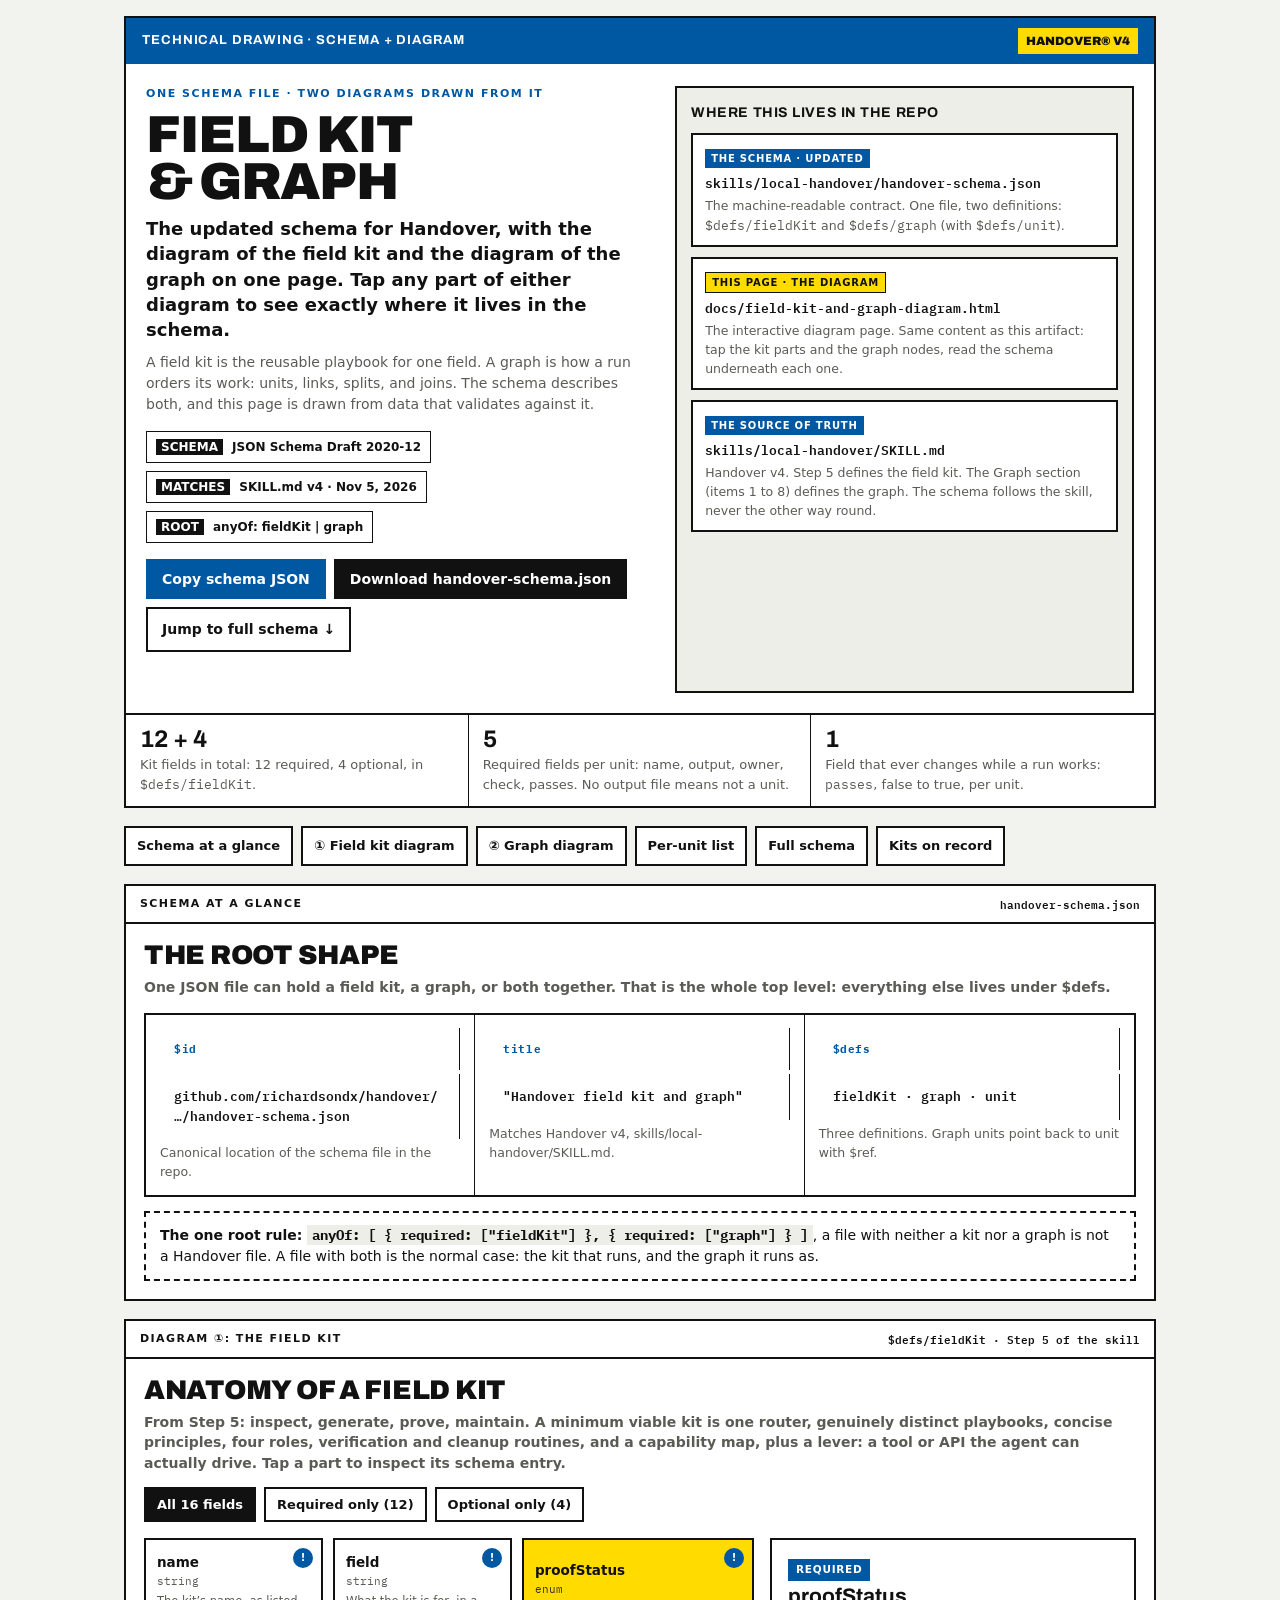
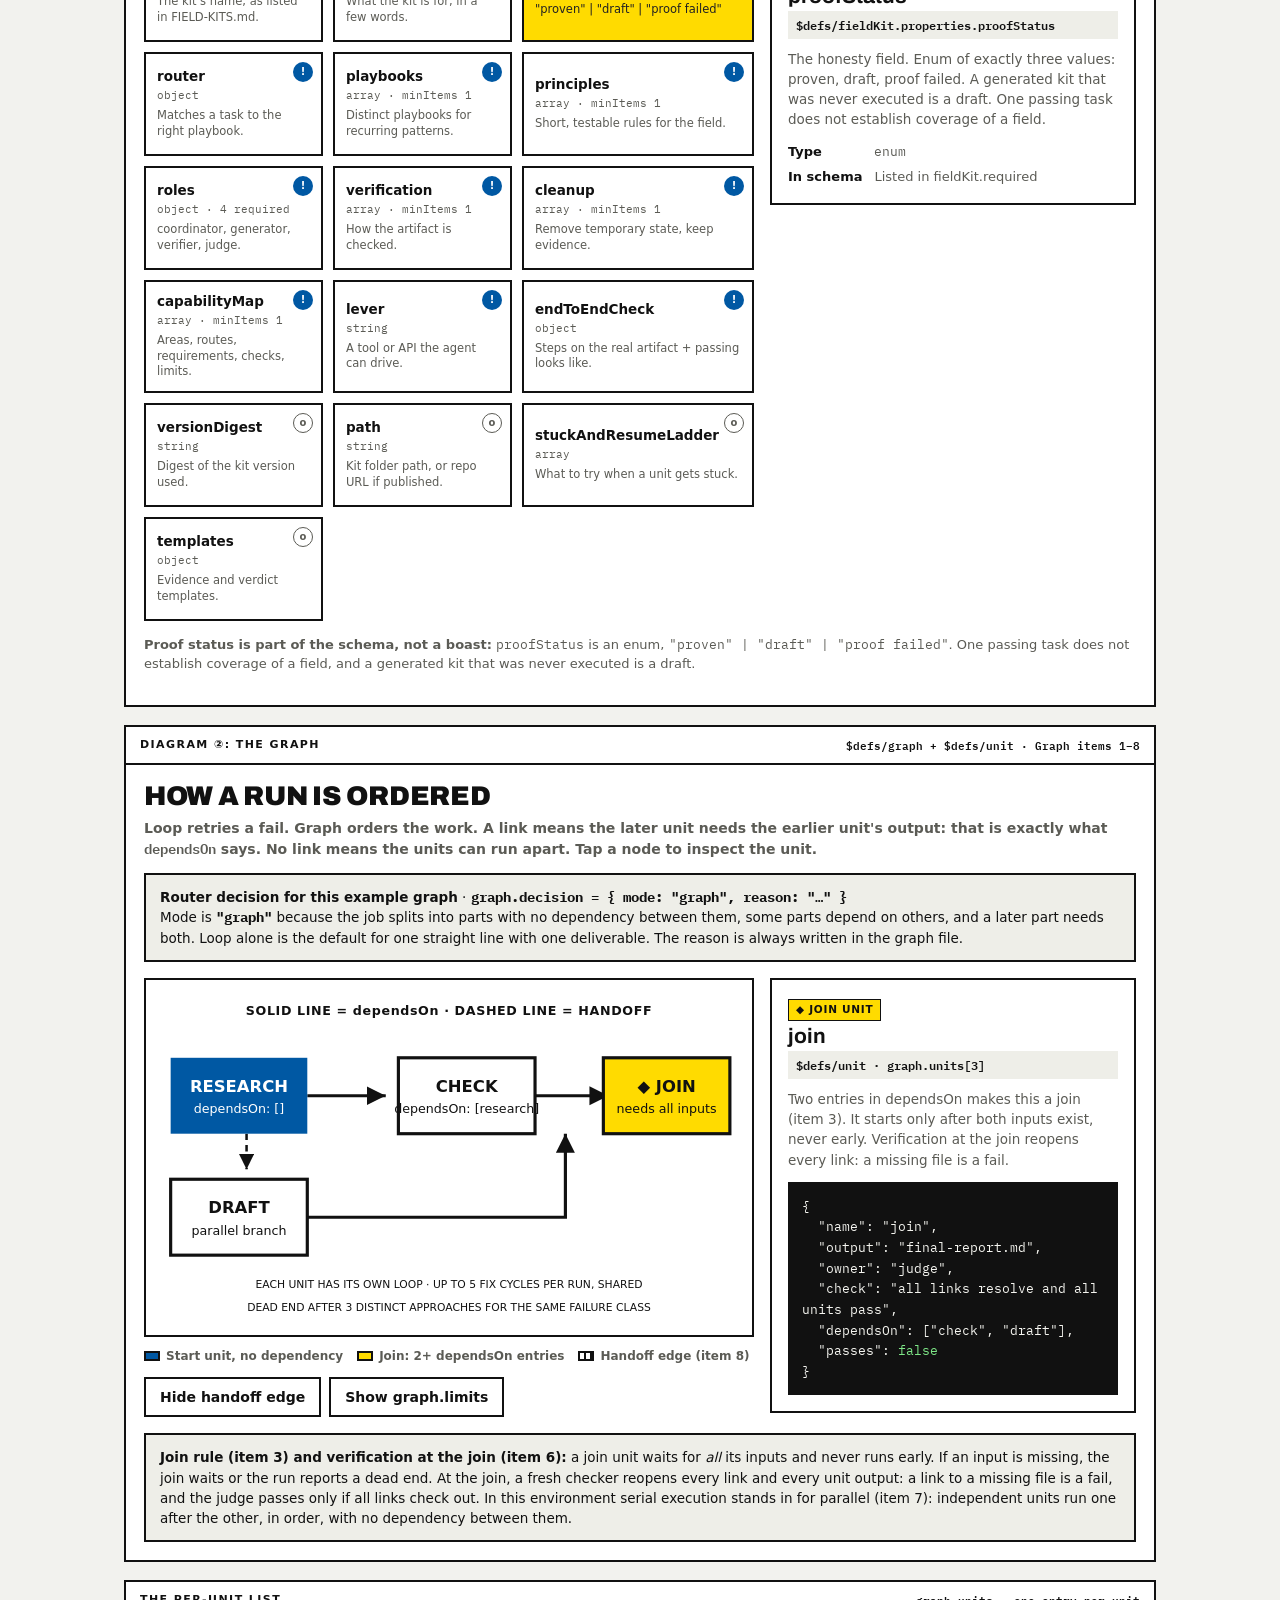
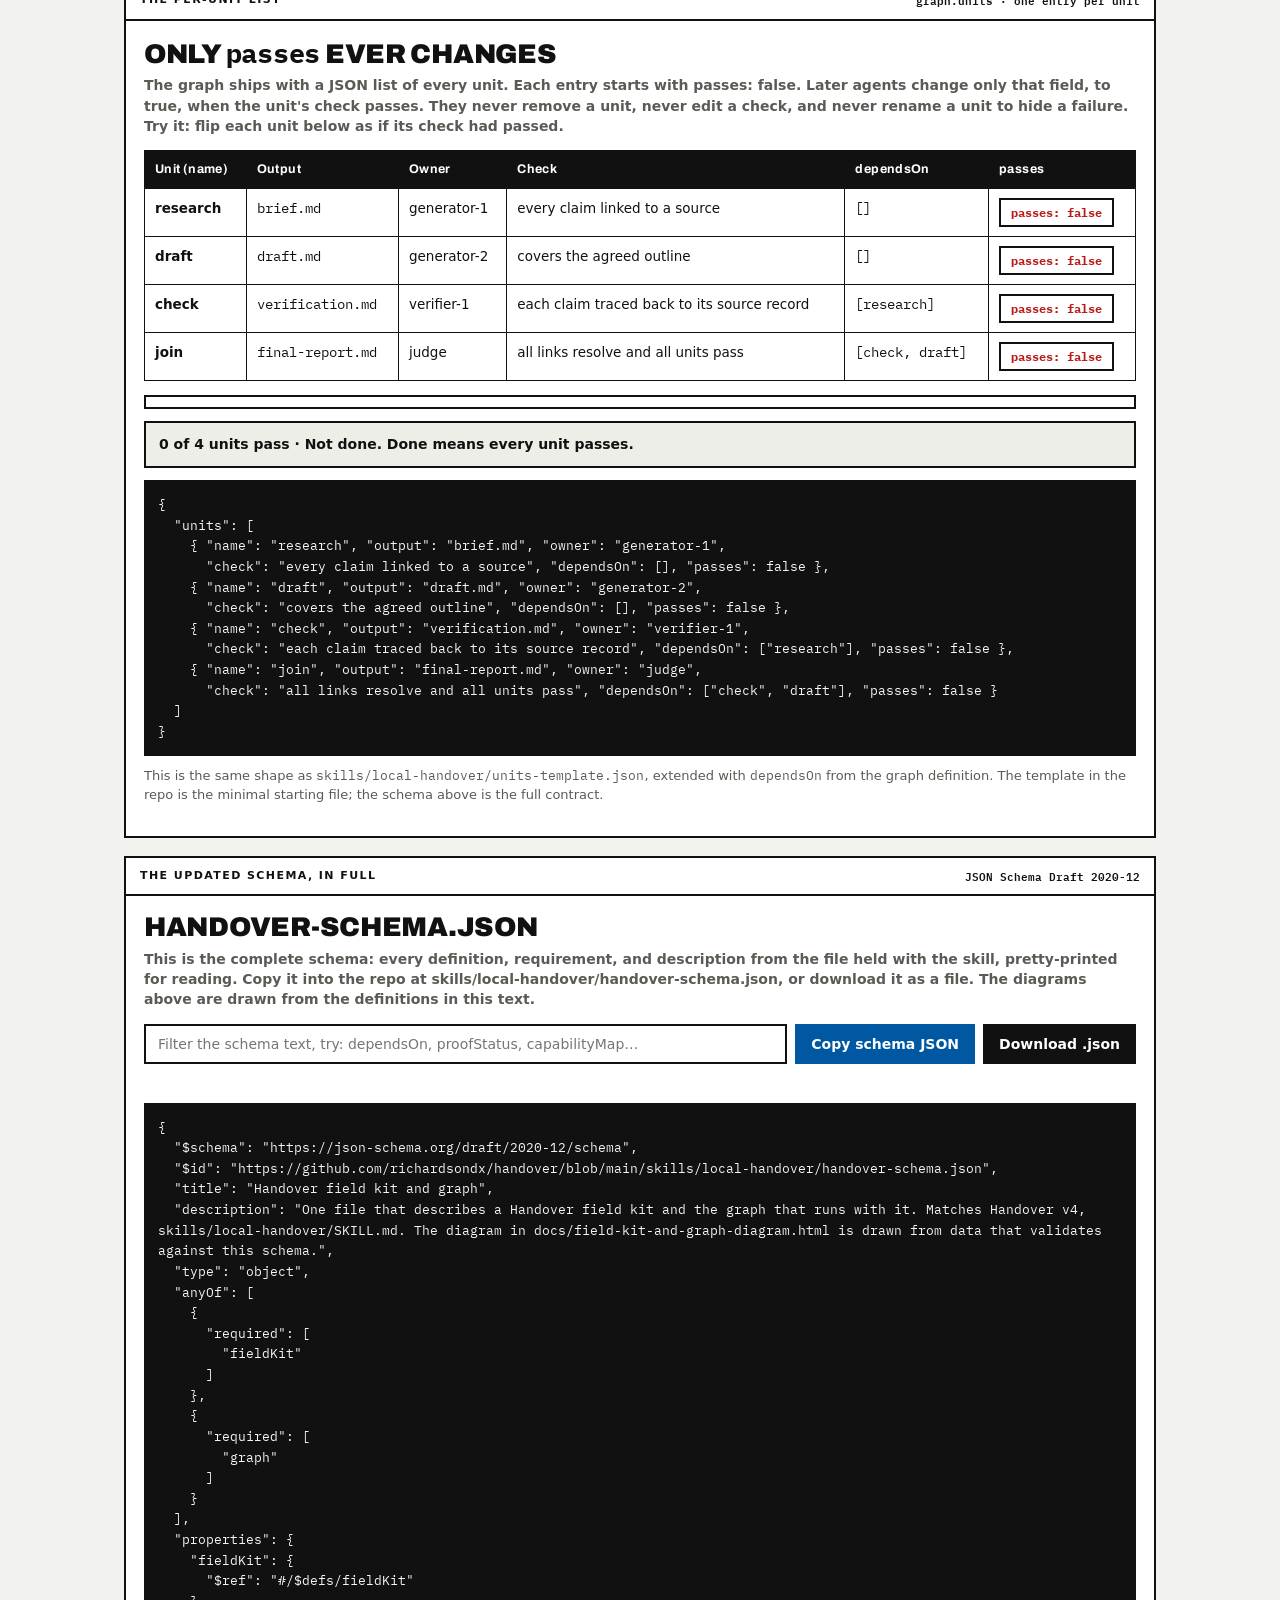
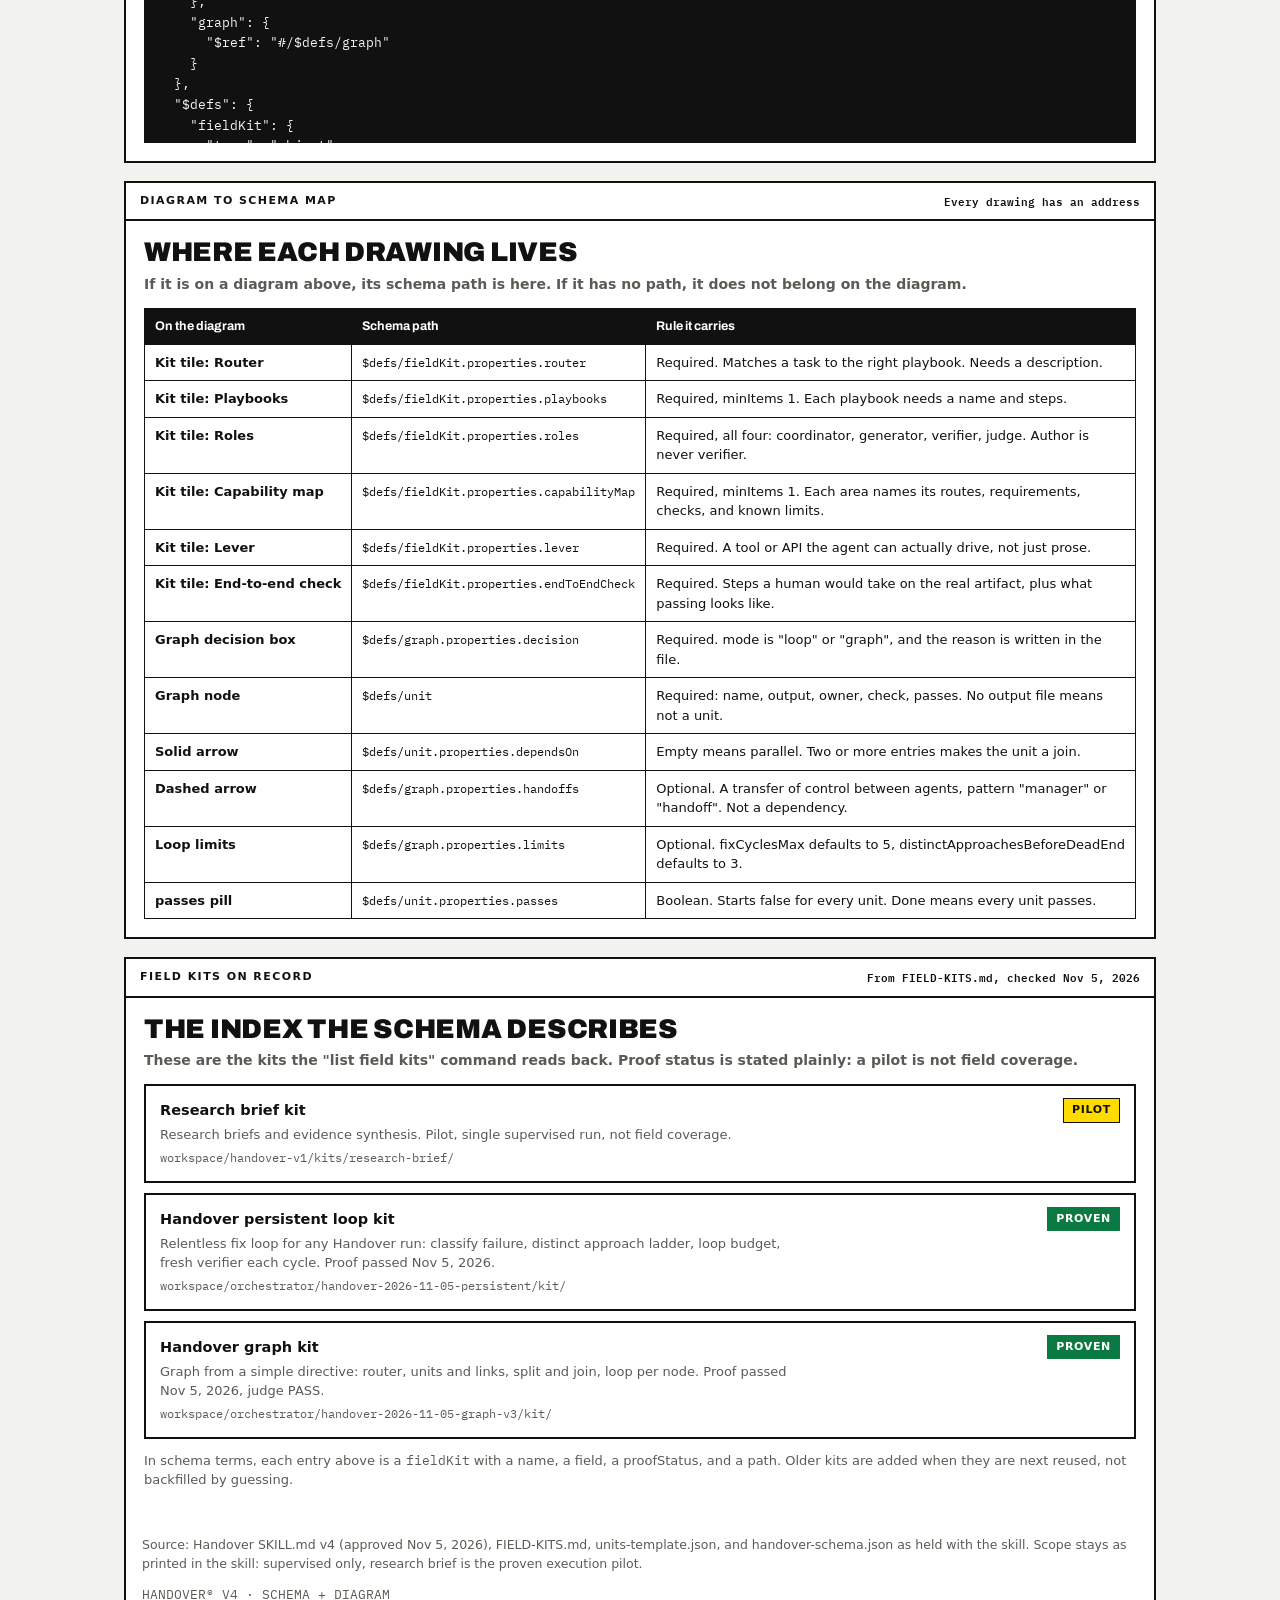
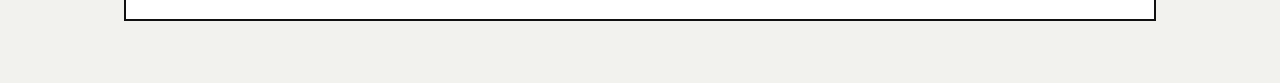
==== docs/field-kit-and-graph-diagram.html @ bde0c4b5 "Add field kit and graph JSON Schema plus interactive diagram" ====
<!doctype html>
<html lang="en">
<head>
<meta charset="utf-8">
<meta name="viewport" content="width=device-width, initial-scale=1, viewport-fit=cover">
<meta name="color-scheme" content="light dark">
<link rel="icon" href="data:,">
<title>Handover Field Kit and Graph Diagram</title>
<link rel="preconnect" href="https://fonts.googleapis.com">
<link href="https://fonts.googleapis.com/css2?family=Archivo:wght@700;800;900&family=IBM+Plex+Mono:wght@500;600&display=swap" rel="stylesheet">
<style>
:root{
  --paper:#ffffff; --paper2:#f2f2ee; --ink:#111111; --muted:#5b5b55; --line:#111111; --card:#ffffff; --soft:#eeeee8;
  --blue:#0058a3; --blue-ink:#ffffff; --yellow:#ffdb00; --yellow-ink:#111111;
  --good:#0a7a42; --bad:#b91c1c; --warn:#9a6206; --code-bg:#111111; --code-ink:#f5f5f0; --code-pass:#7ee787; --code-key:#9ecbff;
}
@media (prefers-color-scheme: dark){
  :root{ --paper:#131311; --paper2:#0e0e0d; --ink:#f5f5f0; --muted:#a9a9a0; --line:#e8e8e0; --card:#1b1b19; --soft:#242420; --code-bg:#000000; }
}
*{box-sizing:border-box}
html{scroll-behavior:smooth}
body{margin:0;background:var(--paper2);color:var(--ink);font-family:system-ui,-apple-system,Segoe UI,Roboto,Helvetica,Arial,sans-serif;line-height:1.5}
.mono{font-family:"IBM Plex Mono",monospace}
.wrap{max-width:1060px;margin:0 auto;padding:16px 14px 44px}
.sheet{background:var(--paper);border:2.5px solid var(--line);margin-bottom:18px}
.sheet-head{display:flex;justify-content:space-between;gap:10px;flex-wrap:wrap;border-bottom:2.5px solid var(--line);padding:10px 14px;font-size:11px;letter-spacing:.13em;text-transform:uppercase;font-weight:800}
.sheet-head span:last-child{font-family:"IBM Plex Mono",monospace;letter-spacing:0;text-transform:none;font-weight:600}
.section-pad{padding:18px}
h1{font-family:Archivo,sans-serif;font-weight:900;font-size:52px;line-height:.92;letter-spacing:-.02em;margin:8px 0 10px;text-transform:uppercase}
h2{font-family:Archivo,sans-serif;font-weight:900;font-size:27px;line-height:1.02;margin:0;text-transform:uppercase;letter-spacing:-.01em}
h2 small{display:block;font-family:system-ui,sans-serif;font-weight:600;text-transform:none;font-size:14px;color:var(--muted);margin-top:7px;letter-spacing:0;line-height:1.45}
.kicker{font-size:11px;letter-spacing:.14em;text-transform:uppercase;font-weight:800;color:var(--blue)}
.lede{font-size:18px;line-height:1.4;font-weight:650;max-width:560px;margin:0}
.sub{color:var(--muted);font-size:14px;margin-top:10px;max-width:560px}
.btn{appearance:none;border:2px solid var(--line);background:var(--ink);color:var(--paper);font-weight:800;padding:10px 14px;cursor:pointer;font-size:14px;font-family:inherit}
.btn.secondary{background:var(--paper);color:var(--ink)}
.btn.blue{background:var(--blue);border-color:var(--blue);color:#fff}
.btn:active{transform:translateY(1px)}
.btn:focus-visible,.tile:focus-visible,.node-g:focus-visible,.tab:focus-visible{outline:3px solid var(--yellow);outline-offset:2px}

/* COVER */
.cover-bar{background:var(--blue);color:#fff;display:flex;justify-content:space-between;align-items:center;gap:10px;padding:10px 16px;flex-wrap:wrap}
.cover-bar b{font-family:Archivo,sans-serif;letter-spacing:.07em;font-size:13px}
.cover-bar i{background:var(--yellow);color:#111;font-style:normal;font-weight:900;padding:4px 8px;font-family:Archivo,sans-serif;font-size:12px}
.cover-main{padding:22px 20px 20px;display:grid;grid-template-columns:1.05fr .95fr;gap:22px}
.meta{display:flex;flex-wrap:wrap;gap:8px;margin-top:16px}
.meta span{border:1.8px solid var(--line);padding:6px 9px;font-size:12px;font-weight:700}
.meta span b{background:var(--ink);color:var(--paper);padding:1px 5px;margin-right:5px}
.files{border:2px solid var(--line);background:var(--soft);padding:14px}
.files h3{margin:0 0 10px;font-family:Archivo,sans-serif;font-size:14px;text-transform:uppercase;letter-spacing:.04em}
.file-row{border:2px solid var(--line);background:var(--paper);padding:10px 12px;margin-bottom:10px}
.file-row:last-child{margin-bottom:0}
.file-row .path{font-family:"IBM Plex Mono",monospace;font-size:12.5px;font-weight:600;word-break:break-all}
.file-row p{margin:4px 0 0;font-size:12.5px;color:var(--muted)}
.file-row .tag{display:inline-block;background:var(--blue);color:#fff;font-size:10px;font-weight:800;letter-spacing:.08em;padding:2px 6px;margin-bottom:6px}
.file-row .tag.y{background:var(--yellow);color:#111;border:1.5px solid var(--line)}
.cover-foot{display:grid;grid-template-columns:repeat(3,1fr);border-top:2.5px solid var(--line)}
.cover-foot div{padding:12px 14px;border-right:1.5px solid var(--line)}
.cover-foot div:last-child{border-right:none}
.cover-foot strong{font-family:Archivo,sans-serif;font-size:24px;display:block;line-height:1}
.cover-foot p{margin:4px 0 0;font-size:13px;color:var(--muted)}

/* NAV + TABS */
.nav{display:flex;gap:8px;flex-wrap:wrap;margin:0 0 18px;position:sticky;top:10px;z-index:6}
.nav a,.tab{background:var(--paper);border:2px solid var(--line);color:var(--ink);text-decoration:none;font-weight:800;font-size:13px;padding:8px 11px;cursor:pointer;font-family:inherit}
.nav a:hover{background:var(--yellow);color:#111}
.tabs{display:flex;gap:8px;flex-wrap:wrap;margin-top:14px}
.tab.active{background:var(--ink);color:var(--paper)}

/* SCHEMA GLANCE */
.glance{display:grid;grid-template-columns:repeat(3,1fr);gap:0;border:2px solid var(--line);margin-top:16px}
.glance div{padding:13px 14px;border-right:1.5px solid var(--line)}
.glance div:last-child{border-right:none}
.glance .k{font-family:"IBM Plex Mono",monospace;font-size:11px;font-weight:700;color:var(--blue);letter-spacing:.05em}
.glance .v{font-family:"IBM Plex Mono",monospace;font-size:13px;font-weight:600;margin-top:4px;word-break:break-word}
.glance p{margin:5px 0 0;font-size:12.5px;color:var(--muted)}
.rule{margin-top:14px;border:2px dashed var(--line);padding:12px 14px;font-size:14px}
.rule code{font-family:"IBM Plex Mono",monospace;font-weight:700;background:var(--soft);padding:1px 5px}

/* KIT DIAGRAM */
.kit-layout{display:grid;grid-template-columns:1.25fr .75fr;gap:16px;margin-top:16px;align-items:start}
.tiles{display:grid;grid-template-columns:repeat(3,1fr);gap:10px}
.tile{appearance:none;text-align:left;border:2px solid var(--line);background:var(--card);color:var(--ink);padding:11px;cursor:pointer;font-family:inherit;position:relative;min-height:104px}
.tile:hover{border-color:var(--blue)}
.tile.sel{background:var(--yellow);color:#111;border-color:#111}
.tile .tname{font-weight:800;font-size:13.5px;line-height:1.2;display:block;padding-right:22px}
.tile .ttype{font-family:"IBM Plex Mono",monospace;font-size:11px;color:var(--muted);display:block;margin-top:4px}
.tile.sel .ttype{color:#333}
.tile .req{position:absolute;top:8px;right:8px;width:20px;height:20px;border-radius:50%;background:var(--blue);color:#fff;display:grid;place-items:center;font-size:10px;font-weight:900}
.tile .req.opt{background:var(--paper);color:var(--muted);border:1.5px solid var(--muted)}
.tile .tdesc{font-size:11.5px;color:var(--muted);display:block;margin-top:6px;line-height:1.35}
.tile.sel .tdesc{color:#222}
.detail{border:2.5px solid var(--line);padding:16px;background:var(--paper);position:sticky;top:64px}
.detail h3{margin:4px 0 4px;font-family:Archivo,sans-serif;font-size:21px;line-height:1.05}
.detail .path{font-family:"IBM Plex Mono",monospace;font-size:12px;font-weight:600;background:var(--soft);padding:5px 8px;display:block;word-break:break-all}
.detail p{font-size:13.5px;color:var(--muted);margin:10px 0 0}
.detail dl{margin:12px 0 0;display:grid;grid-template-columns:auto 1fr;gap:6px 12px;font-size:13px}
.detail dt{font-weight:800}
.detail dd{margin:0;color:var(--muted)}
.badge{display:inline-block;font-size:10.5px;font-weight:800;letter-spacing:.07em;padding:2px 7px;border:1.5px solid var(--line)}
.badge.req-b{background:var(--blue);color:#fff;border-color:var(--blue)}
.badge.opt-b{background:var(--paper);color:var(--muted)}

/* GRAPH DIAGRAM */
.graph-layout{display:grid;grid-template-columns:1.25fr .75fr;gap:16px;margin-top:16px;align-items:start}
.graph-box{border:2px solid var(--line);padding:12px;background:var(--paper)}
.graph-box svg{width:100%;height:auto;display:block}
.node-g{cursor:pointer}
.node-g rect{transition:fill .15s}
.decision{border:2px solid var(--line);background:var(--soft);padding:12px 14px;margin-top:14px;font-size:13.5px}
.decision code{font-family:"IBM Plex Mono",monospace;font-weight:700}
.controls{display:flex;gap:8px;flex-wrap:wrap;margin-top:12px}
.code{background:var(--code-bg);color:var(--code-ink);padding:14px;font-family:"IBM Plex Mono",monospace;font-size:12.5px;line-height:1.65;white-space:pre-wrap;word-break:break-word;margin-top:12px;max-height:520px;overflow:auto}
.code .pass{color:var(--code-pass)}
.legend{display:flex;gap:14px;flex-wrap:wrap;font-size:12px;font-weight:700;margin-top:10px;color:var(--muted)}
.legend span{display:flex;align-items:center;gap:6px}
.sw{width:16px;height:10px;border:2px solid var(--line);display:inline-block}
.sw.solid{background:var(--blue)} .sw.dash{background:repeating-linear-gradient(90deg,var(--paper) 0 4px,var(--ink) 4px 6px)} .sw.join{background:var(--yellow)}

/* UNIT LIST */
.units-table{width:100%;border-collapse:collapse;margin-top:14px;font-size:13.5px}
.units-table th,.units-table td{border:1.5px solid var(--line);padding:9px 10px;text-align:left;vertical-align:top}
.units-table th{background:var(--ink);color:var(--paper);font-family:Archivo,sans-serif;font-size:12.5px;letter-spacing:.03em}
.pill{appearance:none;border:2px solid var(--line);font-family:"IBM Plex Mono",monospace;font-size:12px;font-weight:700;padding:5px 10px;cursor:pointer;background:var(--paper);color:var(--bad)}
.pill.on{background:var(--good);border-color:var(--good);color:#fff}
.progress{height:14px;border:2px solid var(--line);margin-top:14px;background:var(--paper)}
.progress i{display:block;height:100%;background:var(--good);width:0%;transition:width .3s}
.done-banner{margin-top:12px;padding:11px 13px;font-weight:800;font-size:14px;border:2px solid var(--line);background:var(--soft)}
.done-banner.done{background:var(--yellow);color:#111}

/* MAP TABLE */
table.map{width:100%;border-collapse:collapse;margin-top:14px;font-size:13px}
table.map th,table.map td{border:1.5px solid var(--line);padding:8px 10px;text-align:left;vertical-align:top}
table.map th{background:var(--ink);color:var(--paper);font-family:Archivo,sans-serif;font-size:12.5px}
table.map td:first-child{font-weight:700;white-space:nowrap}
table.map code{font-family:"IBM Plex Mono",monospace;font-size:12px}

/* KITS LIST */
.kitlist{list-style:none;margin:14px 0 0;padding:0}
.kitlist li{border:2px solid var(--line);padding:12px 14px;margin-bottom:10px;display:flex;justify-content:space-between;gap:12px;flex-wrap:wrap;align-items:flex-start}
.kitlist b{font-size:14.5px}
.kitlist p{margin:3px 0 0;font-size:13px;color:var(--muted);max-width:640px}
.kitlist .mono{font-size:11.5px;color:var(--muted);word-break:break-all}
.status{font-size:11px;font-weight:800;letter-spacing:.06em;padding:3px 8px;border:1.5px solid var(--line);white-space:nowrap}
.status.proven{background:var(--good);color:#fff;border-color:var(--good)}
.status.pilot{background:var(--yellow);color:#111}

.footer{padding:15px 16px;font-size:12.5px;color:var(--muted);display:flex;justify-content:space-between;gap:12px;flex-wrap:wrap}
.note{font-size:13px;color:var(--muted)}
.search-row{display:flex;gap:8px;flex-wrap:wrap;margin-top:14px}
.search-row input{flex:1 1 220px;border:2px solid var(--line);padding:10px 12px;font-size:14px;font-family:inherit;background:var(--paper);color:var(--ink)}

@media(max-width:860px){
  h1{font-size:40px}
  .cover-main,.kit-layout,.graph-layout{grid-template-columns:1fr}
  .detail{position:static}
  .glance{grid-template-columns:1fr}
  .glance div{border-right:none;border-bottom:1.5px solid var(--line)}
  .glance div:last-child{border-bottom:none}
  .cover-foot{grid-template-columns:1fr}
  .cover-foot div{border-right:none;border-bottom:1.5px solid var(--line)}
  .cover-foot div:last-child{border-bottom:none}
  .tiles{grid-template-columns:repeat(2,1fr)}
  .units-table thead{display:none}
  .units-table,.units-table tbody,.units-table tr,.units-table td{display:block;width:100%}
  .units-table tr{border:2px solid var(--line);margin-bottom:10px}
  .units-table td{border:none;border-bottom:1px dashed var(--muted)}
  .units-table td:last-child{border-bottom:none}
  .units-table td::before{content:attr(data-l);display:block;font-size:10.5px;font-weight:800;letter-spacing:.08em;text-transform:uppercase;color:var(--muted);margin-bottom:2px}
  table.map td:first-child{white-space:normal}
}
@media(max-width:430px){ .tiles{grid-template-columns:1fr} }
@media (prefers-reduced-motion: reduce){ .progress i{transition:none} html{scroll-behavior:auto} }
</style>
</head>
<body>
<div class="wrap">

  <!-- COVER -->
  <section class="sheet">
    <div class="cover-bar"><b>TECHNICAL DRAWING · SCHEMA + DIAGRAM</b><i>HANDOVER® V4</i></div>
    <div class="cover-main">
      <div>
        <div class="kicker">One schema file · Two diagrams drawn from it</div>
        <h1>Field Kit<br>&amp; Graph</h1>
        <p class="lede">The updated schema for Handover, with the diagram of the field kit and the diagram of the graph on one page. Tap any part of either diagram to see exactly where it lives in the schema.</p>
        <p class="sub">A field kit is the reusable playbook for one field. A graph is how a run orders its work: units, links, splits, and joins. The schema describes both, and this page is drawn from data that validates against it.</p>
        <div class="meta">
          <span><b>SCHEMA</b> JSON Schema Draft 2020-12</span>
          <span><b>MATCHES</b> SKILL.md v4 · Nov 5, 2026</span>
          <span><b>ROOT</b> anyOf: fieldKit | graph</span>
        </div>
        <div style="display:flex;gap:8px;flex-wrap:wrap;margin-top:16px">
          <button class="btn blue" id="copyTop">Copy schema JSON</button>
          <button class="btn" id="downloadTop">Download handover-schema.json</button>
          <a class="btn secondary" href="#full-schema" style="text-decoration:none;display:inline-block">Jump to full schema ↓</a>
        </div>
        <p class="note" id="copyMsg" role="status" style="margin-top:8px;min-height:20px"></p>
      </div>
      <div class="files" aria-label="Where the files live in the repo">
        <h3>Where this lives in the repo</h3>
        <div class="file-row">
          <span class="tag">THE SCHEMA · UPDATED</span>
          <div class="path">skills/local-handover/handover-schema.json</div>
          <p>The machine-readable contract. One file, two definitions: <span class="mono">$defs/fieldKit</span> and <span class="mono">$defs/graph</span> (with <span class="mono">$defs/unit</span>).</p>
        </div>
        <div class="file-row">
          <span class="tag y">THIS PAGE · THE DIAGRAM</span>
          <div class="path">docs/field-kit-and-graph-diagram.html</div>
          <p>The interactive diagram page. Same content as this artifact: tap the kit parts and the graph nodes, read the schema underneath each one.</p>
        </div>
        <div class="file-row">
          <span class="tag">THE SOURCE OF TRUTH</span>
          <div class="path">skills/local-handover/SKILL.md</div>
          <p>Handover v4. Step 5 defines the field kit. The Graph section (items 1 to 8) defines the graph. The schema follows the skill, never the other way round.</p>
        </div>
      </div>
    </div>
    <div class="cover-foot">
      <div><strong>12 + 4</strong><p>Kit fields in total: 12 required, 4 optional, in <span class="mono">$defs/fieldKit</span>.</p></div>
      <div><strong>5</strong><p>Required fields per unit: name, output, owner, check, passes. No output file means not a unit.</p></div>
      <div><strong>1</strong><p>Field that ever changes while a run works: <span class="mono">passes</span>, false to true, per unit.</p></div>
    </div>
  </section>

  <nav class="nav" aria-label="Sections">
    <a href="#glance">Schema at a glance</a><a href="#kit">① Field kit diagram</a><a href="#graph">② Graph diagram</a><a href="#units">Per-unit list</a><a href="#full-schema">Full schema</a><a href="#kits">Kits on record</a>
  </nav>

  <!-- GLANCE -->
  <section class="sheet" id="glance">
    <div class="sheet-head"><span>Schema at a glance</span><span>handover-schema.json</span></div>
    <div class="section-pad">
      <h2>The root shape <small>One JSON file can hold a field kit, a graph, or both together. That is the whole top level: everything else lives under $defs.</small></h2>
      <div class="glance">
        <div><div class="k">$id</div><div class="v">github.com/richardsondx/handover/…/handover-schema.json</div><p>Canonical location of the schema file in the repo.</p></div>
        <div><div class="k">title</div><div class="v">"Handover field kit and graph"</div><p>Matches Handover v4, skills/local-handover/SKILL.md.</p></div>
        <div><div class="k">$defs</div><div class="v">fieldKit · graph · unit</div><p>Three definitions. Graph units point back to unit with $ref.</p></div>
      </div>
      <div class="rule"><strong>The one root rule:</strong> <code>anyOf: [ { required: ["fieldKit"] }, { required: ["graph"] } ]</code>, a file with neither a kit nor a graph is not a Handover file. A file with both is the normal case: the kit that runs, and the graph it runs as.</div>
    </div>
  </section>

  <!-- FIELD KIT DIAGRAM -->
  <section class="sheet" id="kit">
    <div class="sheet-head"><span>Diagram ①: The field kit</span><span>$defs/fieldKit · Step 5 of the skill</span></div>
    <div class="section-pad">
      <h2>Anatomy of a field kit <small>From Step 5: inspect, generate, prove, maintain. A minimum viable kit is one router, genuinely distinct playbooks, concise principles, four roles, verification and cleanup routines, and a capability map, plus a lever: a tool or API the agent can actually drive. Tap a part to inspect its schema entry.</small></h2>
      <div class="tabs" role="tablist" aria-label="Kit filter">
        <button class="tab active" data-filter="all">All 16 fields</button>
        <button class="tab" data-filter="required">Required only (12)</button>
        <button class="tab" data-filter="optional">Optional only (4)</button>
      </div>
      <div class="kit-layout">
        <div class="tiles" id="kitTiles"></div>
        <aside class="detail" id="kitDetail" aria-live="polite"></aside>
      </div>
      <p class="note" style="margin-top:14px"><strong>Proof status is part of the schema, not a boast:</strong> <span class="mono">proofStatus</span> is an enum, <span class="mono">"proven" | "draft" | "proof failed"</span>. One passing task does not establish coverage of a field, and a generated kit that was never executed is a draft.</p>
    </div>
  </section>

  <!-- GRAPH DIAGRAM -->
  <section class="sheet" id="graph">
    <div class="sheet-head"><span>Diagram ②: The graph</span><span>$defs/graph + $defs/unit · Graph items 1–8</span></div>
    <div class="section-pad">
      <h2>How a run is ordered <small>Loop retries a fail. Graph orders the work. A link means the later unit needs the earlier unit's output: that is exactly what <span class="mono">dependsOn</span> says. No link means the units can run apart. Tap a node to inspect the unit.</small></h2>

      <div class="decision">
        <strong>Router decision for this example graph</strong> · <code>graph.decision = { mode: "graph", reason: "…" }</code><br>
        Mode is <code>"graph"</code> because the job splits into parts with no dependency between them, some parts depend on others, and a later part needs both. Loop alone is the default for one straight line with one deliverable. The reason is always written in the graph file.
      </div>

      <div class="graph-layout">
        <div>
          <div class="graph-box">
            <svg viewBox="0 0 460 262" role="img" aria-label="Graph diagram: Research and Draft run apart, Check needs Research, Join needs Check and Draft">
              <defs><marker id="arr" markerWidth="8" markerHeight="8" refX="6" refY="3" orient="auto"><path d="M0,0 L6,3 L0,6 Z" fill="currentColor"/></marker></defs>
              <text x="230" y="18" text-anchor="middle" font-size="10" letter-spacing="0.5" fill="currentColor" font-weight="700">SOLID LINE = dependsOn · DASHED LINE = HANDOFF</text>
              <!-- edges -->
              <line x1="118" y1="82" x2="180" y2="82" stroke="currentColor" stroke-width="2.5" marker-end="url(#arr)"/>
              <line x1="298" y1="82" x2="356" y2="82" stroke="currentColor" stroke-width="2.5" marker-end="url(#arr)"/>
              <path d="M118 178 L 322 178 L 322 112" fill="none" stroke="currentColor" stroke-width="2.5" marker-end="url(#arr)"/>
              <path d="M70 112 L 70 140" fill="none" stroke="currentColor" stroke-width="2" stroke-dasharray="5 4" marker-end="url(#arr)"/>
              <!-- nodes -->
              <g class="node-g" data-node="research" tabindex="0" role="button" aria-label="Unit: research">
                <rect x="10" y="52" width="108" height="60" fill="#0058a3"/>
                <text x="64" y="79" text-anchor="middle" fill="#ffffff" font-weight="800" font-size="13">RESEARCH</text>
                <text x="64" y="96" text-anchor="middle" fill="#ffffff" font-size="10">dependsOn: []</text>
              </g>
              <g class="node-g" data-node="draft" tabindex="0" role="button" aria-label="Unit: draft">
                <rect x="10" y="148" width="108" height="60" fill="var(--paper)" stroke="currentColor" stroke-width="2.5"/>
                <text x="64" y="175" text-anchor="middle" font-weight="800" font-size="13" fill="currentColor">DRAFT</text>
                <text x="64" y="192" text-anchor="middle" font-size="10" fill="currentColor">parallel branch</text>
              </g>
              <g class="node-g" data-node="check" tabindex="0" role="button" aria-label="Unit: check">
                <rect x="190" y="52" width="108" height="60" fill="var(--paper)" stroke="currentColor" stroke-width="2.5"/>
                <text x="244" y="79" text-anchor="middle" font-weight="800" font-size="13" fill="currentColor">CHECK</text>
                <text x="244" y="96" text-anchor="middle" font-size="10" fill="currentColor">dependsOn: [research]</text>
              </g>
              <g class="node-g" data-node="join" tabindex="0" role="button" aria-label="Unit: join">
                <rect x="352" y="52" width="100" height="60" fill="#ffdb00" stroke="#111" stroke-width="2.5"/>
                <text x="402" y="79" text-anchor="middle" font-weight="900" font-size="13" fill="#111">◆ JOIN</text>
                <text x="402" y="96" text-anchor="middle" font-size="10" fill="#111">needs all inputs</text>
              </g>
              <text x="230" y="234" text-anchor="middle" font-size="8.5" fill="currentColor">EACH UNIT HAS ITS OWN LOOP · UP TO 5 FIX CYCLES PER RUN, SHARED</text>
              <text x="230" y="252" text-anchor="middle" font-size="8.5" fill="currentColor">DEAD END AFTER 3 DISTINCT APPROACHES FOR THE SAME FAILURE CLASS</text>
            </svg>
          </div>
          <div class="legend">
            <span><span class="sw solid"></span> Start unit, no dependency</span>
            <span><span class="sw join"></span> Join: 2+ dependsOn entries</span>
            <span><span class="sw dash"></span> Handoff edge (item 8)</span>
          </div>
          <div class="controls">
            <button class="btn secondary" id="toggleHandoffs">Hide handoff edge</button>
            <button class="btn secondary" id="showLimits">Show graph.limits</button>
          </div>
          <div class="code" id="graphCode" style="display:none"></div>
        </div>
        <aside class="detail" id="nodeDetail" aria-live="polite"></aside>
      </div>

      <div class="decision" style="margin-top:16px">
        <strong>Join rule (item 3) and verification at the join (item 6):</strong> a join unit waits for <em>all</em> its inputs and never runs early. If an input is missing, the join waits or the run reports a dead end. At the join, a fresh checker reopens every link and every unit output: a link to a missing file is a fail, and the judge passes only if all links check out. In this environment serial execution stands in for parallel (item 7): independent units run one after the other, in order, with no dependency between them.
      </div>
    </div>
  </section>

  <!-- PER-UNIT LIST -->
  <section class="sheet" id="units">
    <div class="sheet-head"><span>The per-unit list</span><span>graph.units · one entry per unit</span></div>
    <div class="section-pad">
      <h2>Only <span class="mono" style="text-transform:none">passes</span> ever changes <small>The graph ships with a JSON list of every unit. Each entry starts with passes: false. Later agents change only that field, to true, when the unit's check passes. They never remove a unit, never edit a check, and never rename a unit to hide a failure. Try it: flip each unit below as if its check had passed.</small></h2>
      <table class="units-table" aria-label="Example per-unit list">
        <thead><tr><th>Unit (name)</th><th>Output</th><th>Owner</th><th>Check</th><th>dependsOn</th><th>passes</th></tr></thead>
        <tbody id="unitRows"></tbody>
      </table>
      <div class="progress" aria-hidden="true"><i id="progBar"></i></div>
      <div class="done-banner" id="doneBanner">0 of 4 units pass · Not done. Done means every unit passes.</div>
      <div class="code" id="unitJson"></div>
      <p class="note" style="margin-top:10px">This is the same shape as <span class="mono">skills/local-handover/units-template.json</span>, extended with <span class="mono">dependsOn</span> from the graph definition. The template in the repo is the minimal starting file; the schema above is the full contract.</p>
    </div>
  </section>

  <!-- FULL SCHEMA -->
  <section class="sheet" id="full-schema">
    <div class="sheet-head"><span>The updated schema, in full</span><span>JSON Schema Draft 2020-12</span></div>
    <div class="section-pad">
      <h2>handover-schema.json <small>This is the complete schema: every definition, requirement, and description from the file held with the skill, pretty-printed for reading. Copy it into the repo at skills/local-handover/handover-schema.json, or download it as a file. The diagrams above are drawn from the definitions in this text.</small></h2>
      <div class="search-row">
        <input type="search" id="schemaSearch" placeholder="Filter the schema text, try: dependsOn, proofStatus, capabilityMap…" aria-label="Filter schema text">
        <button class="btn blue" id="copyBtn">Copy schema JSON</button>
        <button class="btn" id="downloadBtn">Download .json</button>
      </div>
      <p class="note" id="searchMsg" role="status" style="min-height:20px;margin-top:6px"></p>
      <div class="code" id="schemaView" style="max-height:640px"></div>
    </div>
  </section>

  <!-- MAP TABLE -->
  <section class="sheet" id="map">
    <div class="sheet-head"><span>Diagram to schema map</span><span>Every drawing has an address</span></div>
    <div class="section-pad">
      <h2>Where each drawing lives <small>If it is on a diagram above, its schema path is here. If it has no path, it does not belong on the diagram.</small></h2>
      <table class="map" aria-label="Mapping from diagram elements to schema paths">
        <tr><th>On the diagram</th><th>Schema path</th><th>Rule it carries</th></tr>
        <tr><td>Kit tile: Router</td><td><code>$defs/fieldKit.properties.router</code></td><td>Required. Matches a task to the right playbook. Needs a description.</td></tr>
        <tr><td>Kit tile: Playbooks</td><td><code>$defs/fieldKit.properties.playbooks</code></td><td>Required, minItems 1. Each playbook needs a name and steps.</td></tr>
        <tr><td>Kit tile: Roles</td><td><code>$defs/fieldKit.properties.roles</code></td><td>Required, all four: coordinator, generator, verifier, judge. Author is never verifier.</td></tr>
        <tr><td>Kit tile: Capability map</td><td><code>$defs/fieldKit.properties.capabilityMap</code></td><td>Required, minItems 1. Each area names its routes, requirements, checks, and known limits.</td></tr>
        <tr><td>Kit tile: Lever</td><td><code>$defs/fieldKit.properties.lever</code></td><td>Required. A tool or API the agent can actually drive, not just prose.</td></tr>
        <tr><td>Kit tile: End-to-end check</td><td><code>$defs/fieldKit.properties.endToEndCheck</code></td><td>Required. Steps a human would take on the real artifact, plus what passing looks like.</td></tr>
        <tr><td>Graph decision box</td><td><code>$defs/graph.properties.decision</code></td><td>Required. mode is "loop" or "graph", and the reason is written in the file.</td></tr>
        <tr><td>Graph node</td><td><code>$defs/unit</code></td><td>Required: name, output, owner, check, passes. No output file means not a unit.</td></tr>
        <tr><td>Solid arrow</td><td><code>$defs/unit.properties.dependsOn</code></td><td>Empty means parallel. Two or more entries makes the unit a join.</td></tr>
        <tr><td>Dashed arrow</td><td><code>$defs/graph.properties.handoffs</code></td><td>Optional. A transfer of control between agents, pattern "manager" or "handoff". Not a dependency.</td></tr>
        <tr><td>Loop limits</td><td><code>$defs/graph.properties.limits</code></td><td>Optional. fixCyclesMax defaults to 5, distinctApproachesBeforeDeadEnd defaults to 3.</td></tr>
        <tr><td>passes pill</td><td><code>$defs/unit.properties.passes</code></td><td>Boolean. Starts false for every unit. Done means every unit passes.</td></tr>
      </table>
    </div>
  </section>

  <!-- KITS ON RECORD -->
  <section class="sheet" id="kits">
    <div class="sheet-head"><span>Field kits on record</span><span>From FIELD-KITS.md, checked Nov 5, 2026</span></div>
    <div class="section-pad">
      <h2>The index the schema describes <small>These are the kits the "list field kits" command reads back. Proof status is stated plainly: a pilot is not field coverage.</small></h2>
      <ul class="kitlist">
        <li><div><b>Research brief kit</b><p>Research briefs and evidence synthesis. Pilot, single supervised run, not field coverage.</p><span class="mono">workspace/handover-v1/kits/research-brief/</span></div><span class="status pilot">PILOT</span></li>
        <li><div><b>Handover persistent loop kit</b><p>Relentless fix loop for any Handover run: classify failure, distinct approach ladder, loop budget, fresh verifier each cycle. Proof passed Nov 5, 2026.</p><span class="mono">workspace/orchestrator/handover-2026-11-05-persistent/kit/</span></div><span class="status proven">PROVEN</span></li>
        <li><div><b>Handover graph kit</b><p>Graph from a simple directive: router, units and links, split and join, loop per node. Proof passed Nov 5, 2026, judge PASS.</p><span class="mono">workspace/orchestrator/handover-2026-11-05-graph-v3/kit/</span></div><span class="status proven">PROVEN</span></li>
      </ul>
      <p class="note" style="margin-top:12px">In schema terms, each entry above is a <span class="mono">fieldKit</span> with a name, a field, a proofStatus, and a path. Older kits are added when they are next reused, not backfilled by guessing.</p>
    </div>
    <div class="footer"><span>Source: Handover SKILL.md v4 (approved Nov 5, 2026), FIELD-KITS.md, units-template.json, and handover-schema.json as held with the skill. Scope stays as printed in the skill: supervised only, research brief is the proven execution pilot.</span><span class="mono">HANDOVER® V4 · SCHEMA + DIAGRAM</span></div>
  </section>

</div>

<!-- The schema itself, verbatim. The viewer, copy, and download all read this block. -->
<script type="application/json" id="schemaData">
{
  "$schema": "https://json-schema.org/draft/2020-12/schema",
  "$id": "https://github.com/richardsondx/handover/blob/main/skills/local-handover/handover-schema.json",
  "title": "Handover field kit and graph",
  "description": "One file that describes a Handover field kit and the graph that runs with it. Matches Handover v4, skills/local-handover/SKILL.md. The diagram in docs/field-kit-and-graph-diagram.html is drawn from data that validates against this schema.",
  "type": "object",
  "anyOf": [
    { "required": ["fieldKit"] },
    { "required": ["graph"] }
  ],
  "properties": {
    "fieldKit": { "$ref": "#/$defs/fieldKit" },
    "graph": { "$ref": "#/$defs/graph" }
  },
  "$defs": {
    "fieldKit": {
      "type": "object",
      "description": "A reusable playbook for one field. From Step 5 of the v4 skill: a router, task playbooks, domain principles, role definitions, verification and cleanup routines, and a capability map, plus a lever the agent can actually drive.",
      "required": ["name", "field", "proofStatus", "router", "playbooks", "principles", "roles", "verification", "cleanup", "capabilityMap", "lever", "endToEndCheck"],
      "properties": {
        "name": { "type": "string" },
        "field": { "type": "string", "description": "What the kit is for, in a few words." },
        "proofStatus": { "type": "string", "enum": ["proven", "draft", "proof failed"] },
        "versionDigest": { "type": "string", "description": "Digest of the kit version the run used." },
        "path": { "type": "string", "description": "Kit folder path, or repo URL only if actually published there. Never invent a repo link." },
        "router": {
          "type": "object",
          "description": "Matches a task to the right playbook for the field.",
          "required": ["description"],
          "properties": {
            "description": { "type": "string" },
            "matches": { "type": "array", "items": { "type": "string" } }
          }
        },
        "playbooks": {
          "type": "array",
          "minItems": 1,
          "items": {
            "type": "object",
            "required": ["name", "steps"],
            "properties": {
              "name": { "type": "string" },
              "pattern": { "type": "string", "description": "The recurring task pattern this playbook handles." },
              "steps": { "type": "array", "minItems": 1, "items": { "type": "string" } }
            }
          }
        },
        "principles": { "type": "array", "minItems": 1, "items": { "type": "string" }, "description": "Short, testable rules for the field, not generic advice." },
        "roles": {
          "type": "object",
          "required": ["coordinator", "generator", "verifier", "judge"],
          "properties": {
            "coordinator": { "type": "string" },
            "generator": { "type": "string" },
            "verifier": { "type": "string" },
            "judge": { "type": "string" }
          }
        },
        "verification": { "type": "array", "minItems": 1, "items": { "type": "string" }, "description": "How the artifact is checked." },
        "cleanup": { "type": "array", "minItems": 1, "items": { "type": "string" }, "description": "How temporary state is removed without removing evidence." },
        "capabilityMap": {
          "type": "array",
          "minItems": 1,
          "items": {
            "type": "object",
            "required": ["area"],
            "properties": {
              "area": { "type": "string", "description": "A question type or task area the kit covers." },
              "routes": { "type": "array", "items": { "type": "string" } },
              "requirements": { "type": "array", "items": { "type": "string" } },
              "checks": { "type": "array", "items": { "type": "string" } },
              "limits": { "type": "array", "items": { "type": "string" }, "description": "Known limits for this area." }
            }
          }
        },
        "lever": { "type": "string", "description": "The tool or API the agent can actually drive, not just prose." },
        "endToEndCheck": {
          "type": "object",
          "description": "Each kit names its end to end check for the field.",
          "required": ["steps", "passingLooksLike"],
          "properties": {
            "steps": { "type": "array", "minItems": 1, "items": { "type": "string" }, "description": "The exact steps a human user would take on the real artifact." },
            "passingLooksLike": { "type": "string" }
          }
        },
        "stuckAndResumeLadder": { "type": "array", "items": { "type": "string" } },
        "templates": {
          "type": "object",
          "properties": {
            "evidence": { "type": "string" },
            "verdict": { "type": "string" }
          }
        }
      }
    },
    "graph": {
      "type": "object",
      "description": "The graph that orders the work. From the Graph section of the v4 skill. Loop is how to retry a fail. Graph is how to order the work.",
      "required": ["decision", "units"],
      "properties": {
        "decision": {
          "type": "object",
          "description": "Item 1, Router. The reason is written in the graph file.",
          "required": ["mode", "reason"],
          "properties": {
            "mode": { "type": "string", "enum": ["loop", "graph"] },
            "reason": { "type": "string" }
          }
        },
        "units": { "type": "array", "minItems": 1, "items": { "$ref": "#/$defs/unit" } },
        "limits": {
          "type": "object",
          "description": "Item 4, Loop per node. Up to 5 fix cycles per run, shared across units. Dead end for a unit only after 3 distinct approaches for the same failure class.",
          "properties": {
            "fixCyclesMax": { "type": "integer", "default": 5 },
            "distinctApproachesBeforeDeadEnd": { "type": "integer", "default": 3 }
          }
        },
        "handoffs": {
          "type": "array",
          "description": "Item 8, Handoff pattern. Agents are nodes, and handoffs are edges alongside tool calls. A handoff is a transfer of control between agents, not a dependency between units.",
          "items": {
            "type": "object",
            "required": ["from", "to", "pattern"],
            "properties": {
              "from": { "type": "string", "description": "Name of the unit the agent hands off from." },
              "to": { "type": "string", "description": "Name of the unit the agent hands off to." },
              "pattern": { "type": "string", "enum": ["manager", "handoff"] }
            }
          }
        }
      }
    },
    "unit": {
      "type": "object",
      "description": "Item 2, Units and links. Each unit has one output file or folder, one owner, one check. A unit with no output file is not a unit.",
      "required": ["name", "output", "owner", "check", "passes"],
      "properties": {
        "name": { "type": "string" },
        "output": { "type": "string", "description": "One output file or folder." },
        "owner": { "type": "string" },
        "check": { "type": "string" },
        "dependsOn": {
          "type": "array",
          "items": { "type": "string" },
          "default": [],
          "description": "Names of units this unit needs. A link means the later unit needs the earlier unit output. No entries means parallel. Two or more entries makes this unit a join: it starts only after all of them exist, and never runs early."
        },
        "passes": { "type": "boolean", "description": "The unit's status. Starts as failing (false) for every unit. Only this field changes as the work runs. Done means every unit passes." }
      }
    }
  }
}
</script>

<script>
var schemaText = document.getElementById('schemaData').textContent.trim();
var schemaObj = JSON.parse(schemaText);
var schemaPretty = JSON.stringify(schemaObj, null, 2);

/* ---------- Field kit tiles ---------- */
var kitFields = [
  {key:'name', type:'string', req:true, short:'The kit\u2019s name, as listed in FIELD-KITS.md.', desc:'Top-level identity. The "list field kits" command reads kits back by this name, with proof status and link.'},
  {key:'field', type:'string', req:true, short:'What the kit is for, in a few words.', desc:'Schema description, verbatim: "What the kit is for, in a few words." One field per kit. A kit for one field never claims coverage of another.'},
  {key:'proofStatus', type:'enum', req:true, short:'"proven" | "draft" | "proof failed"', desc:'The honesty field. Enum of exactly three values: proven, draft, proof failed. A generated kit that was never executed is a draft. One passing task does not establish coverage of a field.'},
  {key:'router', type:'object', req:true, short:'Matches a task to the right playbook.', desc:'Requires a description. Optional matches list names the task shapes it routes. Without a router, a kit is a pile of playbooks with no way in.'},
  {key:'playbooks', type:'array · minItems 1', req:true, short:'Distinct playbooks for recurring patterns.', desc:'Each playbook requires a name and steps (minItems 1), with an optional pattern describing the recurring task it handles. Playbooks must be genuinely distinct, not generated inventory.'},
  {key:'principles', type:'array · minItems 1', req:true, short:'Short, testable rules for the field.', desc:'Schema description, verbatim: "Short, testable rules for the field, not generic advice." Concise principles are part of the minimum viable kit in Step 5.'},
  {key:'roles', type:'object · 4 required', req:true, short:'coordinator, generator, verifier, judge.', desc:'All four role fields are required strings. The separation is the point: the author is never the verifier, and the judge runs in a fresh context and cannot convert a gap into a pass.'},
  {key:'verification', type:'array · minItems 1', req:true, short:'How the artifact is checked.', desc:'The kit\u2019s verification routines. In Step 4 terms: deterministic checks first where available, claim-to-source checks at the coverage stated in the predicate, known-bad artifacts must be rejected.'},
  {key:'cleanup', type:'array · minItems 1', req:true, short:'Remove temporary state, keep evidence.', desc:'Schema description, verbatim: "How temporary state is removed without removing evidence." Skill rule: kill only what the run started, never the evidence.'},
  {key:'capabilityMap', type:'array · minItems 1', req:true, short:'Areas, routes, requirements, checks, limits.', desc:'Each entry requires an area: a question type or task area the kit covers. Optional routes, requirements, and checks, plus limits for known limits. The v1 research map connects question types like comparison or fact check to search routes and source requirements.'},
  {key:'lever', type:'string', req:true, short:'A tool or API the agent can drive.', desc:'Step 5, verbatim in spirit: every kit needs a lever, not just prose: a tool or API the agent can actually drive, plus a map of the domain it operates on, the way a code kit needs a CLI plus a feature map.'},
  {key:'endToEndCheck', type:'object', req:true, short:'Steps on the real artifact + passing looks like.', desc:'Requires steps and passingLooksLike. Steps are the exact steps a human user would take on the real artifact. Proof is end to end on the real artifact, not only a unit check.'},
  {key:'versionDigest', type:'string', req:false, short:'Digest of the kit version used.', desc:'Optional. The Stage 1 package names the kit and its version digest for a proven kit (Case A). A verdict is tied to a digest of the artifact checked.'},
  {key:'path', type:'string', req:false, short:'Kit folder path, or repo URL if published.', desc:'Optional. Schema description, verbatim: "Kit folder path, or repo URL only if actually published there. Never invent a repo link." Publishing a kit is a separate gated action.'},
  {key:'stuckAndResumeLadder', type:'array', req:false, short:'What to try when a unit gets stuck.', desc:'Optional. Mirrors the approach ladder: retry with corrected input, switch the source or evidence route, split the unit smaller, replace the method, then hold that unit while the rest continues.'},
  {key:'templates', type:'object', req:false, short:'Evidence and verdict templates.', desc:'Optional. Two optional string fields, evidence and verdict. Part of the minimum viable kit in Step 5: evidence and verdict templates ship with the kit.'}
];
var tilesEl = document.getElementById('kitTiles');
var kitDetail = document.getElementById('kitDetail');
function renderTiles(filter){
  tilesEl.innerHTML = '';
  kitFields.forEach(function(f, i){
    if(filter === 'required' && !f.req) return;
    if(filter === 'optional' && f.req) return;
    var b = document.createElement('button');
    b.className = 'tile' + (i === tilesEl.dataset.sel ? ' sel' : '');
    b.setAttribute('aria-label', 'Field kit field: ' + f.key);
    b.innerHTML = '<span class="req' + (f.req ? '' : ' opt') + '">' + (f.req ? '!' : 'o') + '</span>' +
      '<span class="tname">' + f.key + '</span>' +
      '<span class="ttype">' + f.type + '</span>' +
      '<span class="tdesc">' + f.short + '</span>';
    b.addEventListener('click', function(){ selectKit(i); });
    tilesEl.appendChild(b);
  });
}
function selectKit(i){
  var f = kitFields[i];
  tilesEl.dataset.sel = i;
  var tiles = tilesEl.querySelectorAll('.tile');
  tiles.forEach(function(t){ t.classList.remove('sel'); });
  // re-mark: find tile whose name matches
  tiles.forEach(function(t){ if(t.querySelector('.tname').textContent === f.key) t.classList.add('sel'); });
  kitDetail.innerHTML =
    '<span class="badge ' + (f.req ? 'req-b' : 'opt-b') + '">' + (f.req ? 'REQUIRED' : 'OPTIONAL') + '</span>' +
    '<h3>' + f.key + '</h3>' +
    '<span class="path">$defs/fieldKit.properties.' + f.key + '</span>' +
    '<p>' + f.desc + '</p>' +
    '<dl><dt>Type</dt><dd class="mono">' + f.type + '</dd>' +
    '<dt>In schema</dt><dd>' + (f.req ? 'Listed in fieldKit.required' : 'Not in fieldKit.required') + '</dd></dl>';
}
document.querySelectorAll('.tab').forEach(function(tab){
  tab.addEventListener('click', function(){
    document.querySelectorAll('.tab').forEach(function(t){ t.classList.remove('active'); });
    tab.classList.add('active');
    renderTiles(tab.dataset.filter);
  });
});
renderTiles('all');
selectKit(2);

/* ---------- Graph nodes ---------- */
var units = [
  {name:'research', output:'brief.md', owner:'generator-1', check:'every claim linked to a source', dependsOn:[], passes:false, note:'Starts immediately: dependsOn is empty, so nothing has to exist first. Its own per-node loop handles its fails without stopping the other branches.'},
  {name:'draft', output:'draft.md', owner:'generator-2', check:'covers the agreed outline', dependsOn:[], passes:false, note:'Also independent, so it is logically parallel with Research. In this environment parallel means serial in order with no dependency (item 7), not simultaneous spawns.'},
  {name:'check', output:'verification.md', owner:'verifier-1', check:'each claim traced back to its source record', dependsOn:['research'], passes:false, note:'One link in, so it waits for brief.md to exist. Done by a fresh verifier, never by the generator who wrote the brief.'},
  {name:'join', output:'final-report.md', owner:'judge', check:'all links resolve and all units pass', dependsOn:['check','draft'], passes:false, note:'Two entries in dependsOn makes this a join (item 3). It starts only after both inputs exist, never early. Verification at the join reopens every link: a missing file is a fail.'}
];
var nodeDetail = document.getElementById('nodeDetail');
function unitJson(u){
  return '{\n  "name": "' + u.name + '",\n  "output": "' + u.output + '",\n  "owner": "' + u.owner + '",\n  "check": "' + u.check + '",\n  "dependsOn": [' + u.dependsOn.map(function(d){ return '"' + d + '"'; }).join(', ') + '],\n  "passes": ' + u.passes + '\n}';
}
function selectNode(name){
  var u = units.filter(function(x){ return x.name === name; })[0];
  if(!u) return;
  var isJoin = u.dependsOn.length >= 2;
  nodeDetail.innerHTML =
    '<span class="badge ' + (isJoin ? '' : 'opt-b') + '" ' + (isJoin ? 'style="background:var(--yellow);color:#111"' : '') + '>' + (isJoin ? '◆ JOIN UNIT' : (u.dependsOn.length === 0 ? 'START UNIT · PARALLEL' : 'DEPENDENT UNIT')) + '</span>' +
    '<h3>' + u.name + '</h3>' +
    '<span class="path">$defs/unit · graph.units[' + units.indexOf(u) + ']</span>' +
    '<p>' + u.note + '</p>' +
    '<div class="code">' + unitJson(u).replace('"passes": false', '"passes": <span class="pass">false</span>') + '</div>';
}
document.querySelectorAll('.node-g').forEach(function(g){
  function go(){ selectNode(g.dataset.node); }
  g.addEventListener('click', go);
  g.addEventListener('keydown', function(e){ if(e.key === 'Enter' || e.key === ' '){ e.preventDefault(); go(); } });
});
selectNode('join');

/* handoff toggle: the dashed path is the 4th path/line group in the SVG */
var svgPaths = document.querySelectorAll('.graph-box svg path');
var handoffPath = null;
svgPaths.forEach(function(p){ if(p.getAttribute('stroke-dasharray')) handoffPath = p; });
var handoffsOn = true;
document.getElementById('toggleHandoffs').addEventListener('click', function(){
  handoffsOn = !handoffsOn;
  if(handoffPath) handoffPath.style.display = handoffsOn ? '' : 'none';
  this.textContent = handoffsOn ? 'Hide handoff edge' : 'Show handoff edge';
});

/* limits viewer */
var limitsShown = false;
document.getElementById('showLimits').addEventListener('click', function(){
  var box = document.getElementById('graphCode');
  limitsShown = !limitsShown;
  box.style.display = limitsShown ? 'block' : 'none';
  this.textContent = limitsShown ? 'Hide graph.limits' : 'Show graph.limits';
  if(limitsShown){
    box.textContent =
'"limits": {\n  "fixCyclesMax": 5,\n  "distinctApproachesBeforeDeadEnd": 3\n}\n\n"handoffs": [\n  { "from": "research", "to": "draft",\n    "pattern": "handoff" }\n]\n\nItem 4: up to 5 fix cycles per run, shared across\nunits. Item 8: a handoff moves control between\nagents. It is an edge alongside tool calls,\nnot a dependsOn link.';
  }
});

/* ---------- Per-unit list demo ---------- */
var rowsEl = document.getElementById('unitRows');
function renderUnits(){
  rowsEl.innerHTML = '';
  units.forEach(function(u, i){
    var tr = document.createElement('tr');
    tr.innerHTML =
      '<td data-l="Unit"><strong>' + u.name + '</strong></td>' +
      '<td data-l="Output"><span class="mono">' + u.output + '</span></td>' +
      '<td data-l="Owner">' + u.owner + '</td>' +
      '<td data-l="Check">' + u.check + '</td>' +
      '<td data-l="dependsOn"><span class="mono">' + (u.dependsOn.length ? '[' + u.dependsOn.join(', ') + ']' : '[]') + '</span></td>';
    var td = document.createElement('td');
    td.setAttribute('data-l', 'passes');
    var pill = document.createElement('button');
    pill.className = 'pill' + (u.passes ? ' on' : '');
    pill.textContent = 'passes: ' + u.passes;
    pill.setAttribute('aria-label', 'Toggle passes for unit ' + u.name);
    pill.addEventListener('click', function(){ u.passes = !u.passes; renderUnits(); selectNode(u.name); });
    td.appendChild(pill);
    tr.appendChild(td);
    rowsEl.appendChild(tr);
  });
  var n = units.filter(function(u){ return u.passes; }).length;
  document.getElementById('progBar').style.width = (n / units.length * 100) + '%';
  var banner = document.getElementById('doneBanner');
  if(n === units.length){
    banner.className = 'done-banner done';
    banner.textContent = '4 of 4 units pass · Done. Every unit passes, and only the passes fields changed to get here.';
  } else {
    banner.className = 'done-banner';
    banner.textContent = n + ' of 4 units pass · Not done. Done means every unit passes.';
  }
  document.getElementById('unitJson').textContent = '{\n  "units": [\n' + units.map(function(u){
    return '    { "name": "' + u.name + '", "output": "' + u.output + '", "owner": "' + u.owner + '",\n      "check": "' + u.check + '", "dependsOn": [' + u.dependsOn.map(function(d){ return '"' + d + '"'; }).join(', ') + '], "passes": ' + u.passes + ' }';
  }).join(',\n') + '\n  ]\n}';
}
renderUnits();

/* ---------- Full schema viewer, copy, download ---------- */
var schemaView = document.getElementById('schemaView');
function showSchema(text){ schemaView.textContent = text; }
showSchema(schemaPretty);

document.getElementById('schemaSearch').addEventListener('input', function(){
  var q = this.value.trim().toLowerCase();
  var msg = document.getElementById('searchMsg');
  if(!q){ showSchema(schemaPretty); msg.textContent = ''; return; }
  var lines = schemaPretty.split('\n');
  var hits = lines.filter(function(l){ return l.toLowerCase().indexOf(q) !== -1; });
  if(hits.length === 0){ schemaView.textContent = 'No lines in the schema contain "' + this.value.trim() + '".'; msg.textContent = '0 matching lines. Clear the filter to see the full schema.'; return; }
  schemaView.textContent = hits.join('\n');
  msg.textContent = hits.length + ' matching line' + (hits.length === 1 ? '' : 's') + ' shown. Clear the filter to see the full schema.';
});

function copySchema(msgEl){
  function done(ok){
    msgEl.textContent = ok ? 'Schema copied. Paste it at skills/local-handover/handover-schema.json.' : 'Copy did not work in this view. Use Download instead, or select the schema text below.';
  }
  if(navigator.clipboard && navigator.clipboard.writeText){
    navigator.clipboard.writeText(schemaPretty).then(function(){ done(true); }, function(){ fallback(); });
  } else { fallback(); }
  function fallback(){
    var ta = document.createElement('textarea');
    ta.value = schemaPretty; ta.style.position = 'fixed'; ta.style.opacity = '0';
    document.body.appendChild(ta); ta.select();
    var ok = false;
    try { ok = document.execCommand('copy'); } catch(e) { ok = false; }
    document.body.removeChild(ta); done(ok);
  }
}
function downloadSchema(){
  var blob = new Blob([schemaPretty], {type: 'application/json'});
  var url = URL.createObjectURL(blob);
  var a = document.createElement('a');
  a.href = url; a.download = 'handover-schema.json';
  document.body.appendChild(a); a.click();
  document.body.removeChild(a);
  setTimeout(function(){ URL.revokeObjectURL(url); }, 2000);
}
var coverMsg = document.getElementById('copyMsg');
var schemaMsg = document.getElementById('searchMsg');
document.getElementById('copyBtn').addEventListener('click', function(){ copySchema(schemaMsg); });
document.getElementById('copyTop').addEventListener('click', function(){ copySchema(coverMsg); });
document.getElementById('downloadBtn').addEventListener('click', downloadSchema);
document.getElementById('downloadTop').addEventListener('click', downloadSchema);
</script>
</body>
</html>
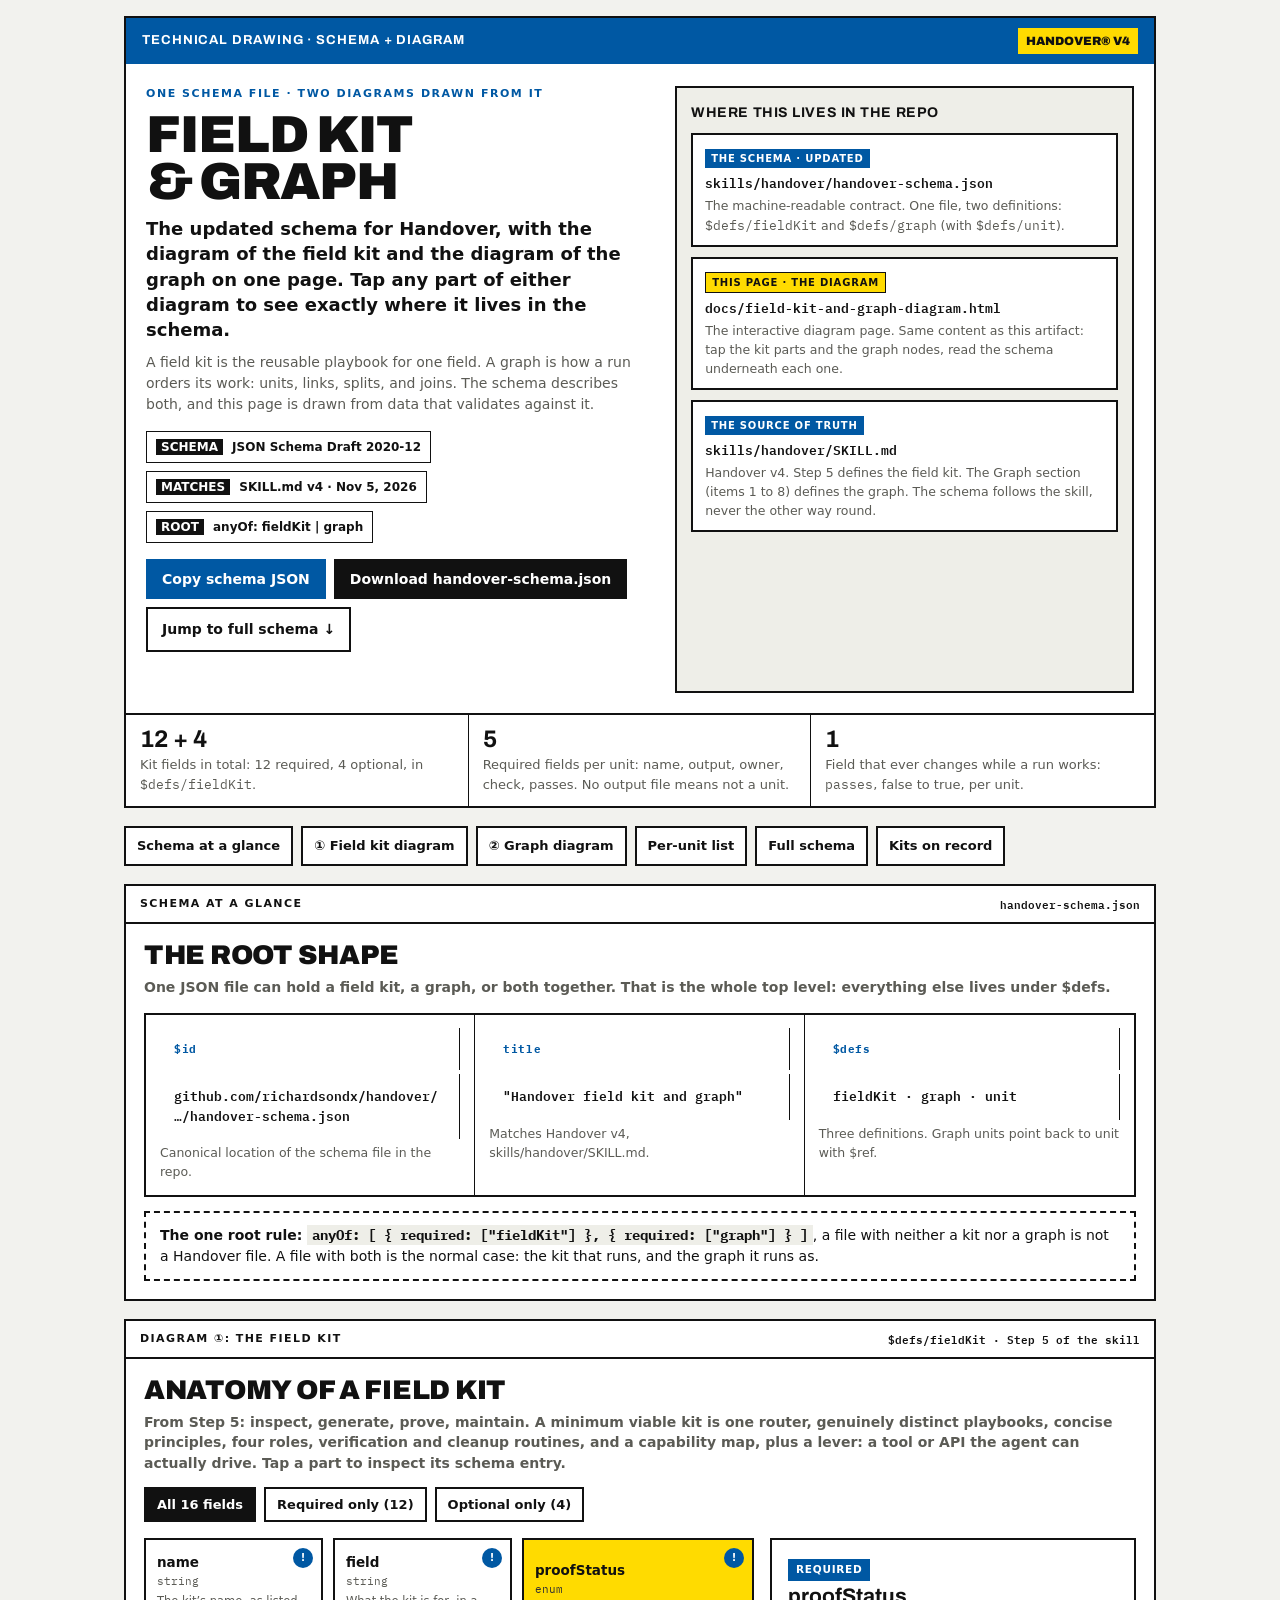
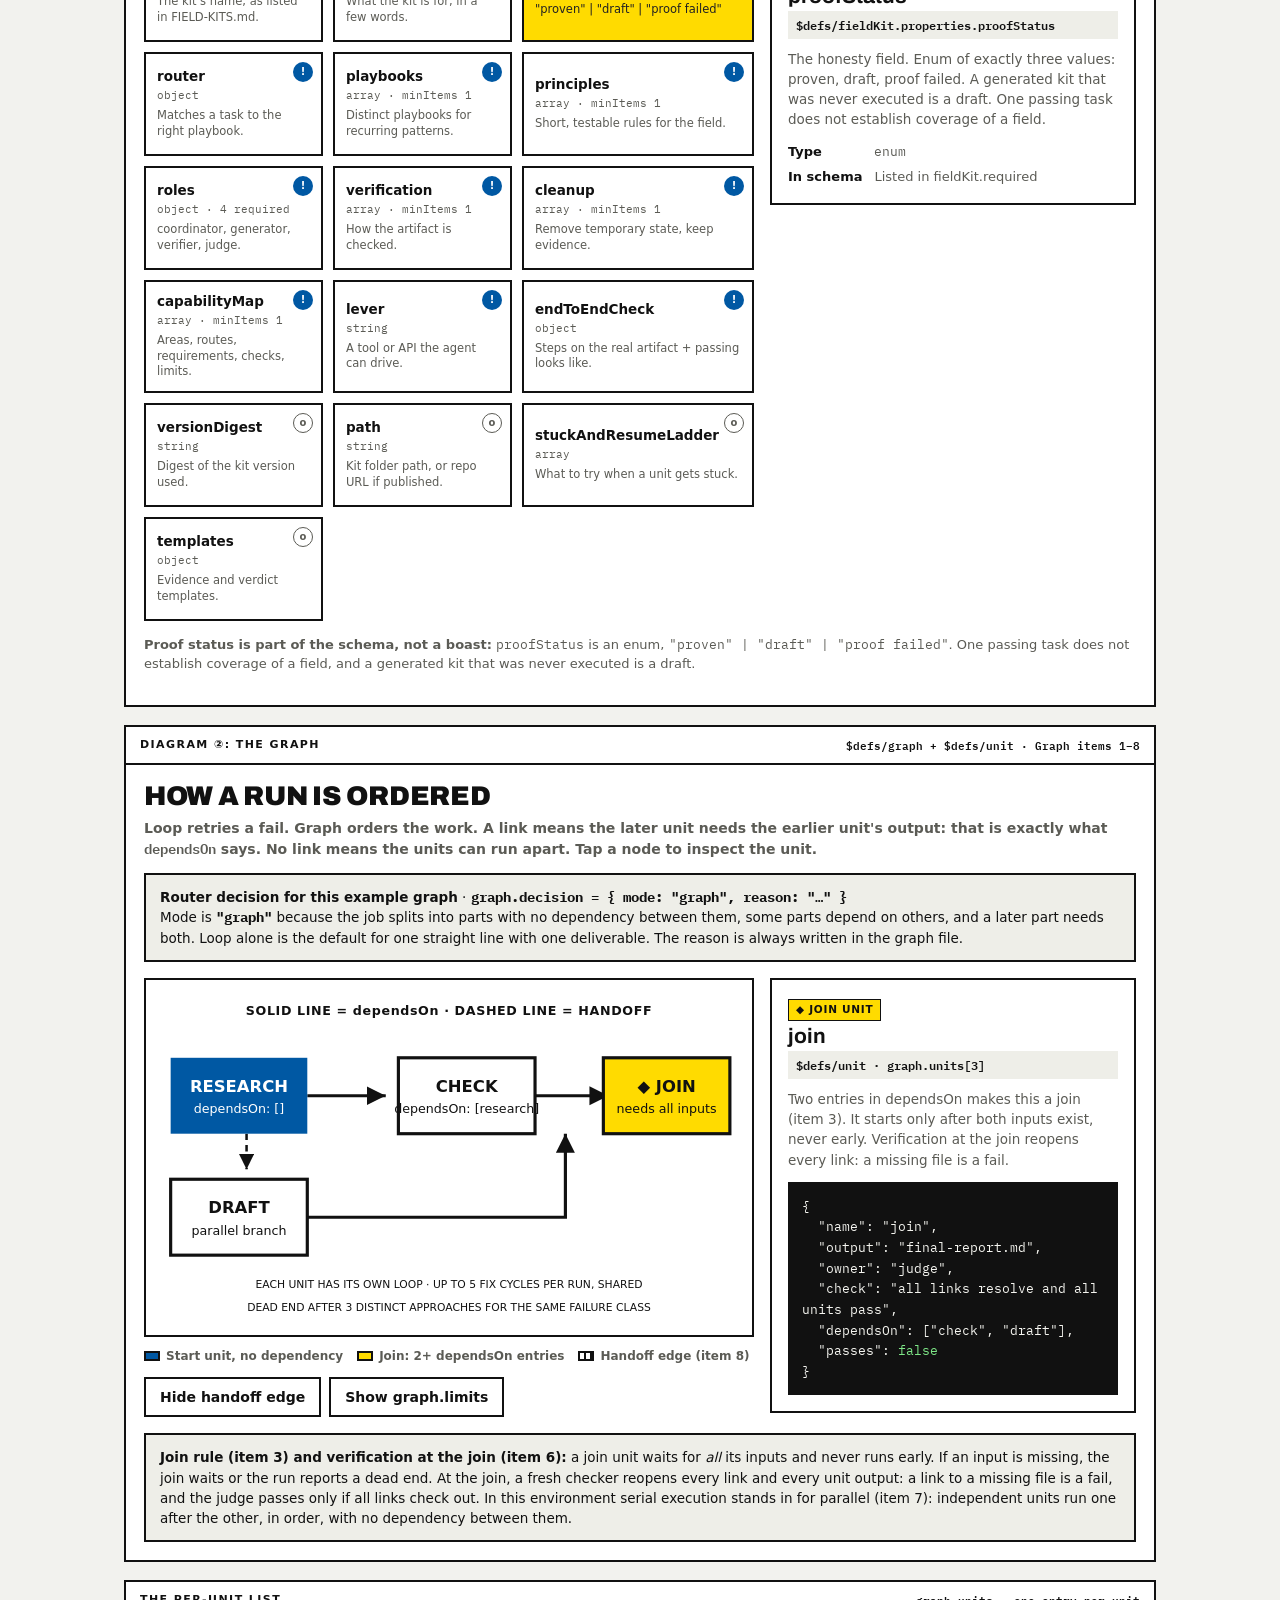
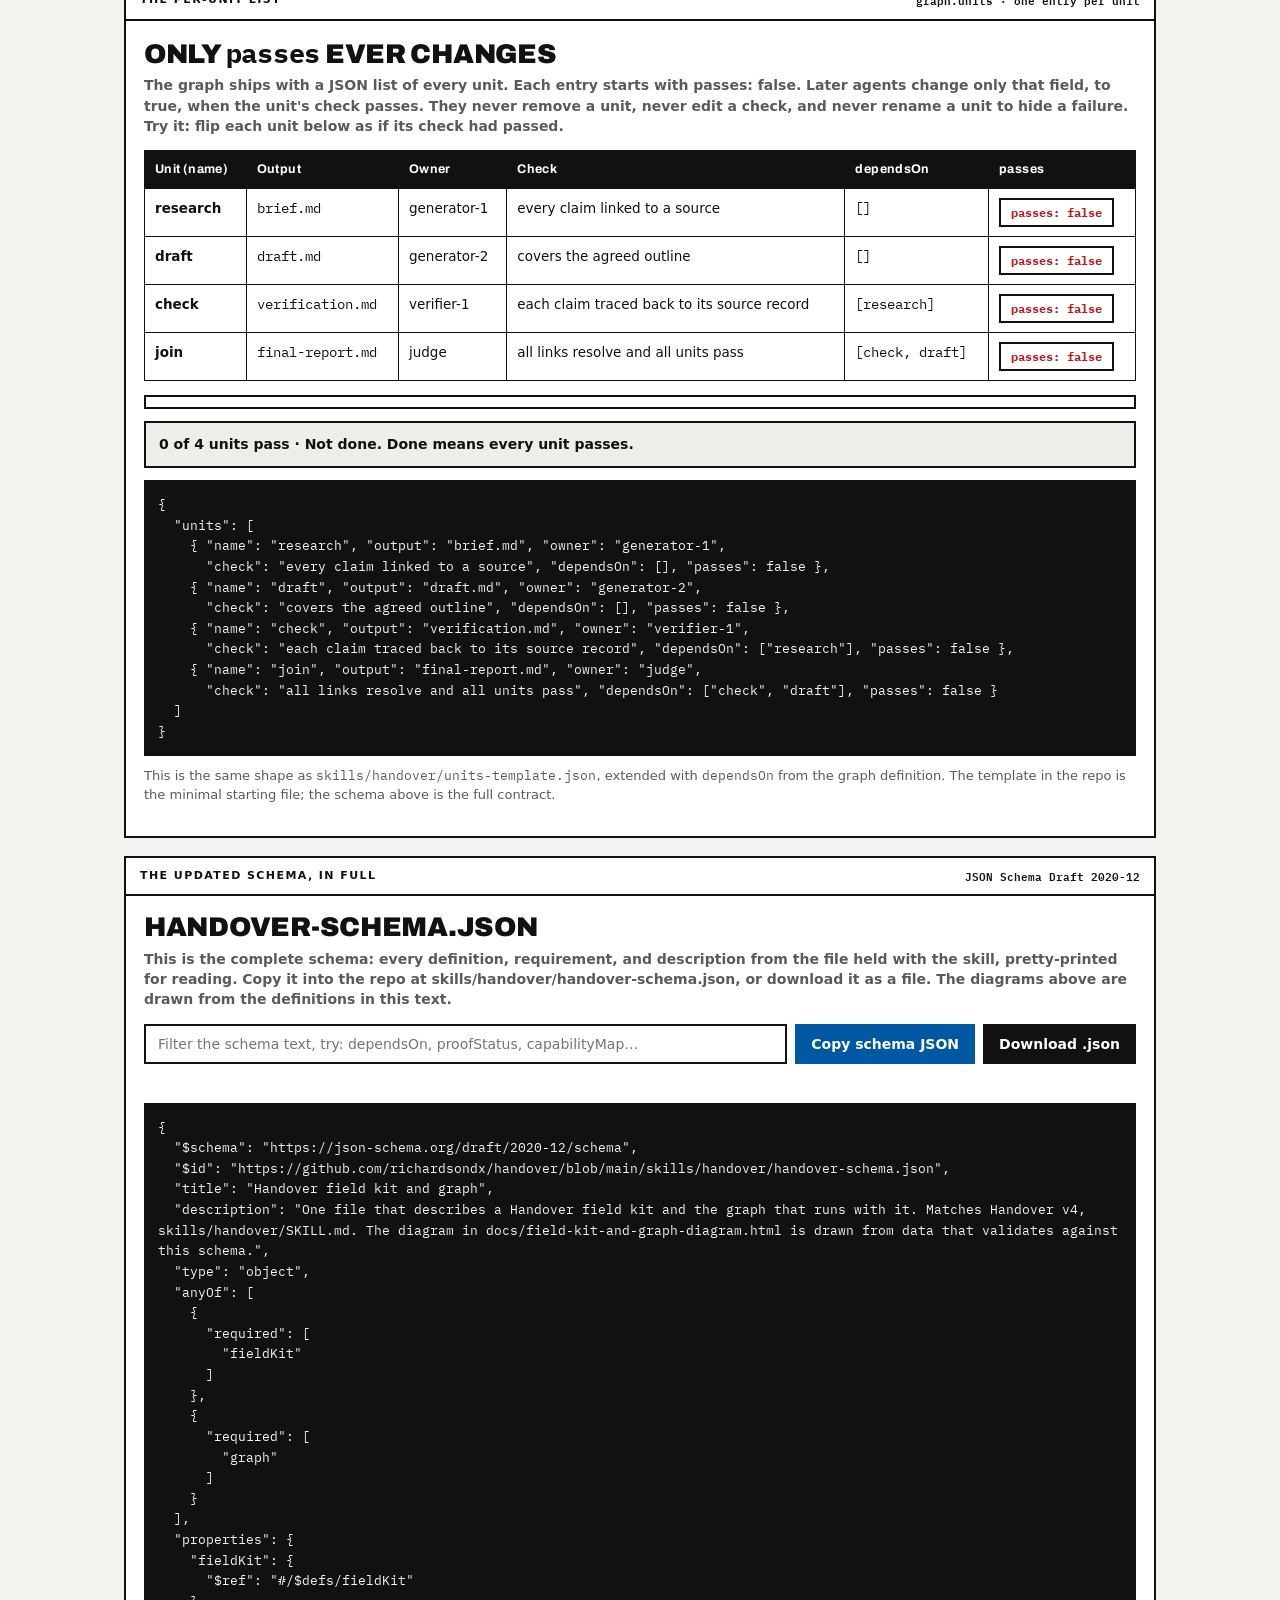
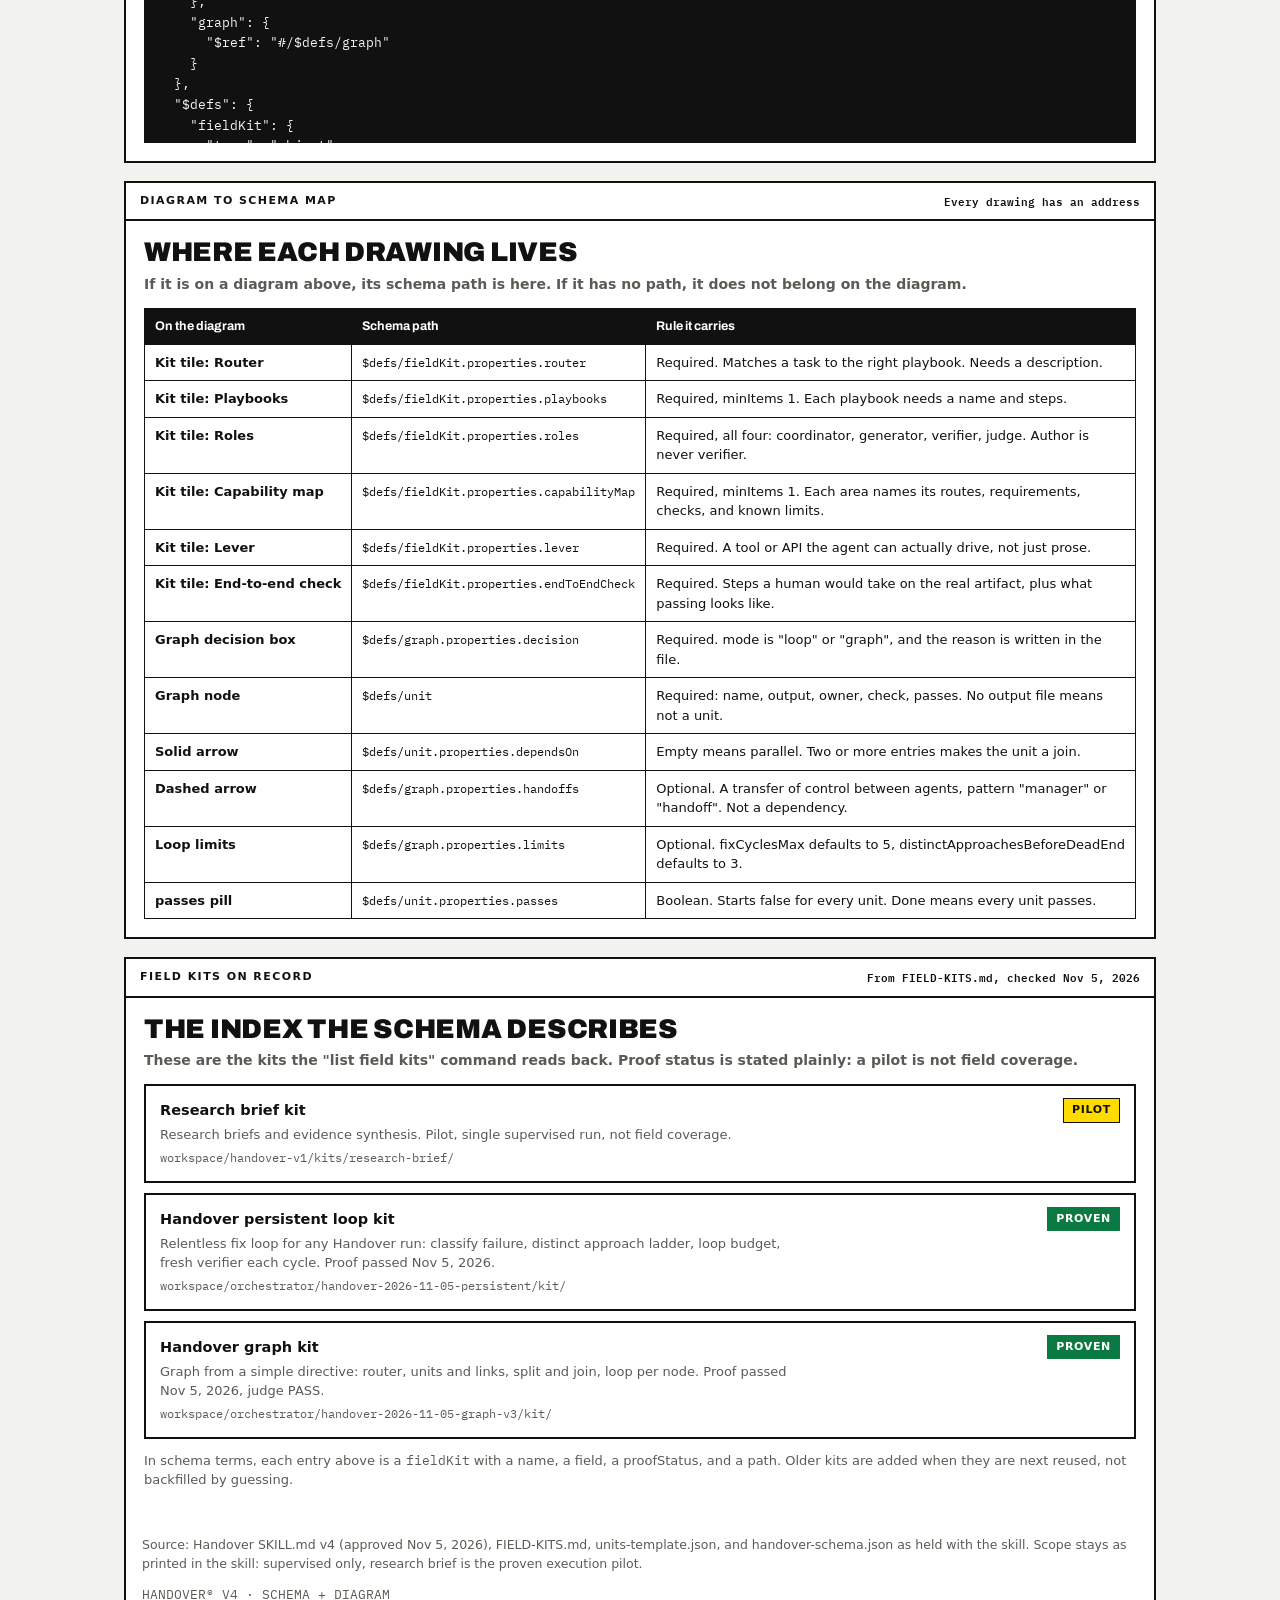
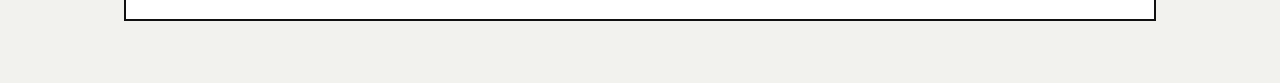
==== commit 51720c07: "refactor(skills): strip local- prefix from all 18 skills Folders, frontmatter names, README, scripts" ====
--- a/docs/field-kit-and-graph-diagram.html
+++ b/docs/field-kit-and-graph-diagram.html
@@ -201,7 +201,7 @@
         <h3>Where this lives in the repo</h3>
         <div class="file-row">
           <span class="tag">THE SCHEMA · UPDATED</span>
-          <div class="path">skills/local-handover/handover-schema.json</div>
+          <div class="path">skills/handover/handover-schema.json</div>
           <p>The machine-readable contract. One file, two definitions: <span class="mono">$defs/fieldKit</span> and <span class="mono">$defs/graph</span> (with <span class="mono">$defs/unit</span>).</p>
         </div>
         <div class="file-row">
@@ -211,7 +211,7 @@
         </div>
         <div class="file-row">
           <span class="tag">THE SOURCE OF TRUTH</span>
-          <div class="path">skills/local-handover/SKILL.md</div>
+          <div class="path">skills/handover/SKILL.md</div>
           <p>Handover v4. Step 5 defines the field kit. The Graph section (items 1 to 8) defines the graph. The schema follows the skill, never the other way round.</p>
         </div>
       </div>
@@ -234,7 +234,7 @@
       <h2>The root shape <small>One JSON file can hold a field kit, a graph, or both together. That is the whole top level: everything else lives under $defs.</small></h2>
       <div class="glance">
         <div><div class="k">$id</div><div class="v">github.com/richardsondx/handover/…/handover-schema.json</div><p>Canonical location of the schema file in the repo.</p></div>
-        <div><div class="k">title</div><div class="v">"Handover field kit and graph"</div><p>Matches Handover v4, skills/local-handover/SKILL.md.</p></div>
+        <div><div class="k">title</div><div class="v">"Handover field kit and graph"</div><p>Matches Handover v4, skills/handover/SKILL.md.</p></div>
         <div><div class="k">$defs</div><div class="v">fieldKit · graph · unit</div><p>Three definitions. Graph units point back to unit with $ref.</p></div>
       </div>
       <div class="rule"><strong>The one root rule:</strong> <code>anyOf: [ { required: ["fieldKit"] }, { required: ["graph"] } ]</code>, a file with neither a kit nor a graph is not a Handover file. A file with both is the normal case: the kit that runs, and the graph it runs as.</div>
@@ -338,7 +338,7 @@
       <div class="progress" aria-hidden="true"><i id="progBar"></i></div>
       <div class="done-banner" id="doneBanner">0 of 4 units pass · Not done. Done means every unit passes.</div>
       <div class="code" id="unitJson"></div>
-      <p class="note" style="margin-top:10px">This is the same shape as <span class="mono">skills/local-handover/units-template.json</span>, extended with <span class="mono">dependsOn</span> from the graph definition. The template in the repo is the minimal starting file; the schema above is the full contract.</p>
+      <p class="note" style="margin-top:10px">This is the same shape as <span class="mono">skills/handover/units-template.json</span>, extended with <span class="mono">dependsOn</span> from the graph definition. The template in the repo is the minimal starting file; the schema above is the full contract.</p>
     </div>
   </section>
 
@@ -346,7 +346,7 @@
   <section class="sheet" id="full-schema">
     <div class="sheet-head"><span>The updated schema, in full</span><span>JSON Schema Draft 2020-12</span></div>
     <div class="section-pad">
-      <h2>handover-schema.json <small>This is the complete schema: every definition, requirement, and description from the file held with the skill, pretty-printed for reading. Copy it into the repo at skills/local-handover/handover-schema.json, or download it as a file. The diagrams above are drawn from the definitions in this text.</small></h2>
+      <h2>handover-schema.json <small>This is the complete schema: every definition, requirement, and description from the file held with the skill, pretty-printed for reading. Copy it into the repo at skills/handover/handover-schema.json, or download it as a file. The diagrams above are drawn from the definitions in this text.</small></h2>
       <div class="search-row">
         <input type="search" id="schemaSearch" placeholder="Filter the schema text, try: dependsOn, proofStatus, capabilityMap…" aria-label="Filter schema text">
         <button class="btn blue" id="copyBtn">Copy schema JSON</button>
@@ -401,9 +401,9 @@
 <script type="application/json" id="schemaData">
 {
   "$schema": "https://json-schema.org/draft/2020-12/schema",
-  "$id": "https://github.com/richardsondx/handover/blob/main/skills/local-handover/handover-schema.json",
+  "$id": "https://github.com/richardsondx/handover/blob/main/skills/handover/handover-schema.json",
   "title": "Handover field kit and graph",
-  "description": "One file that describes a Handover field kit and the graph that runs with it. Matches Handover v4, skills/local-handover/SKILL.md. The diagram in docs/field-kit-and-graph-diagram.html is drawn from data that validates against this schema.",
+  "description": "One file that describes a Handover field kit and the graph that runs with it. Matches Handover v4, skills/handover/SKILL.md. The diagram in docs/field-kit-and-graph-diagram.html is drawn from data that validates against this schema.",
   "type": "object",
   "anyOf": [
     { "required": ["fieldKit"] },
@@ -731,7 +731,7 @@
 
 function copySchema(msgEl){
   function done(ok){
-    msgEl.textContent = ok ? 'Schema copied. Paste it at skills/local-handover/handover-schema.json.' : 'Copy did not work in this view. Use Download instead, or select the schema text below.';
+    msgEl.textContent = ok ? 'Schema copied. Paste it at skills/handover/handover-schema.json.' : 'Copy did not work in this view. Use Download instead, or select the schema text below.';
   }
   if(navigator.clipboard && navigator.clipboard.writeText){
     navigator.clipboard.writeText(schemaPretty).then(function(){ done(true); }, function(){ fallback(); });
